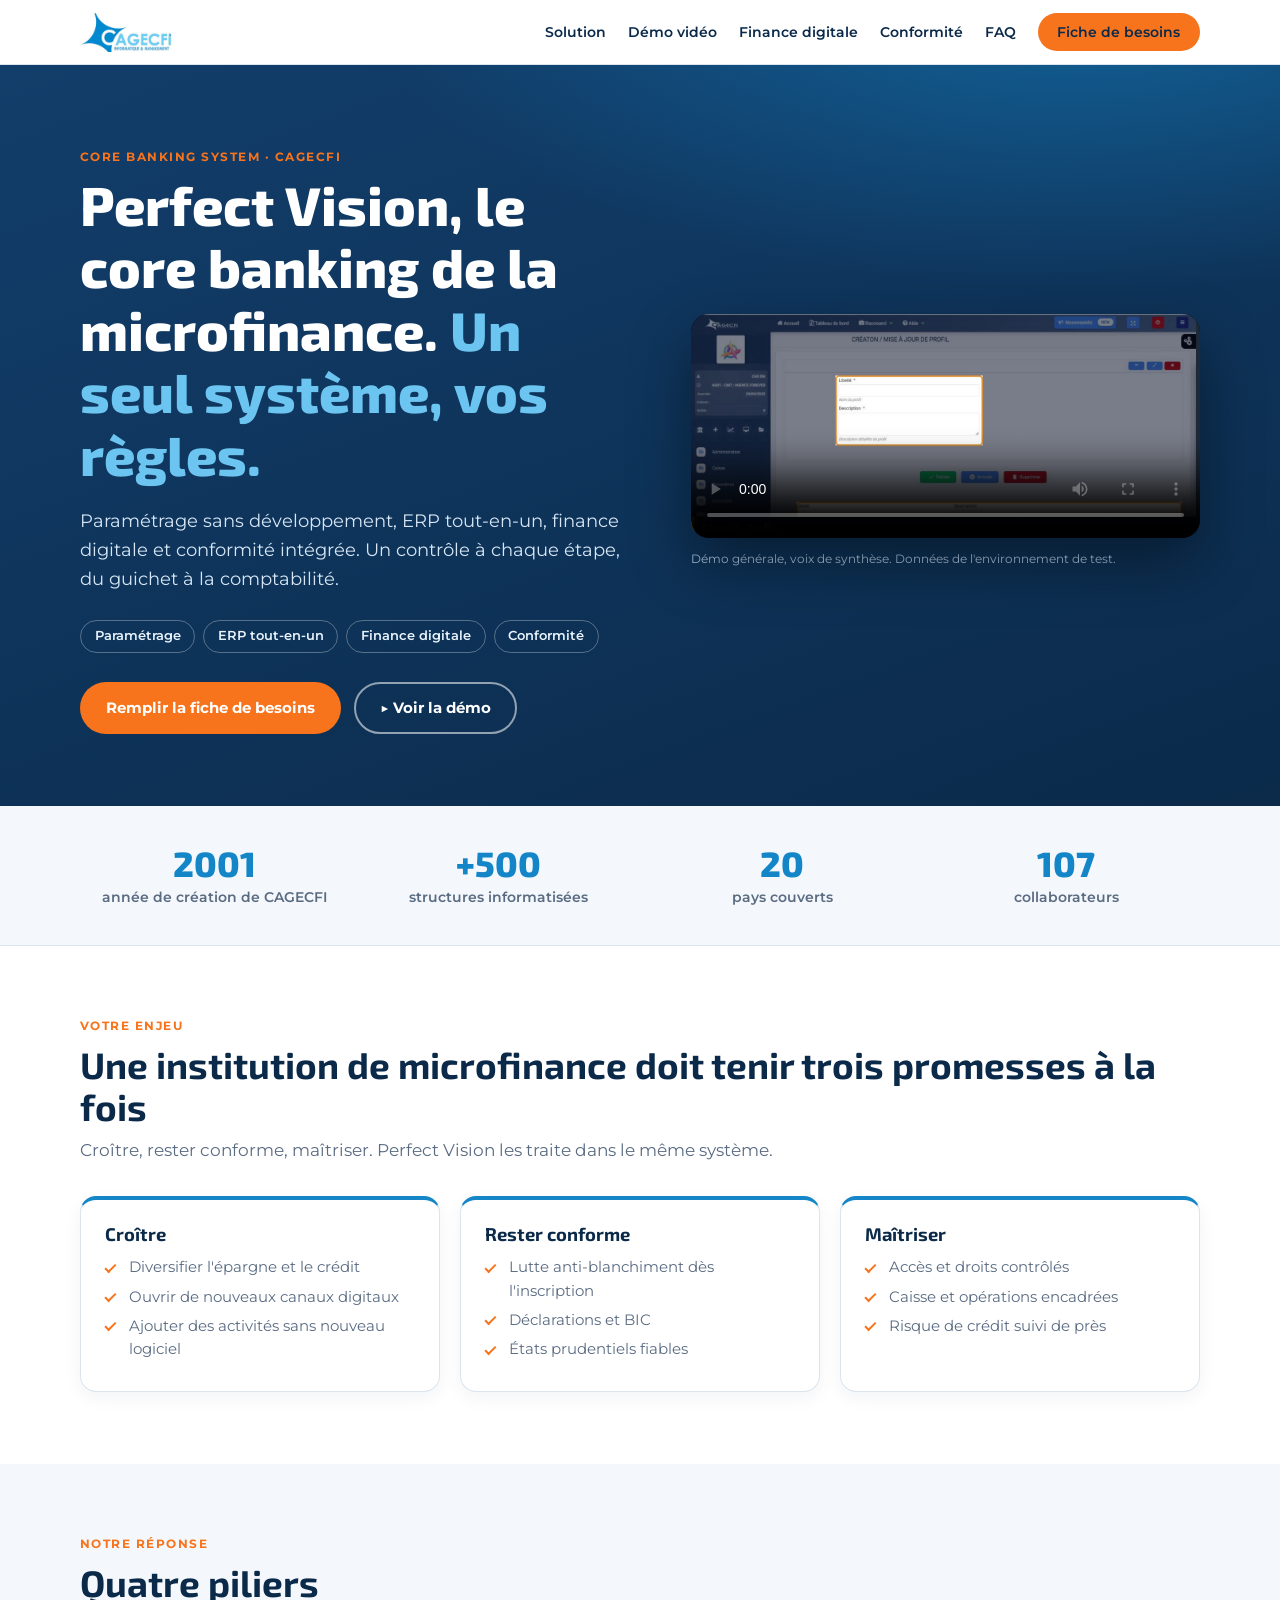
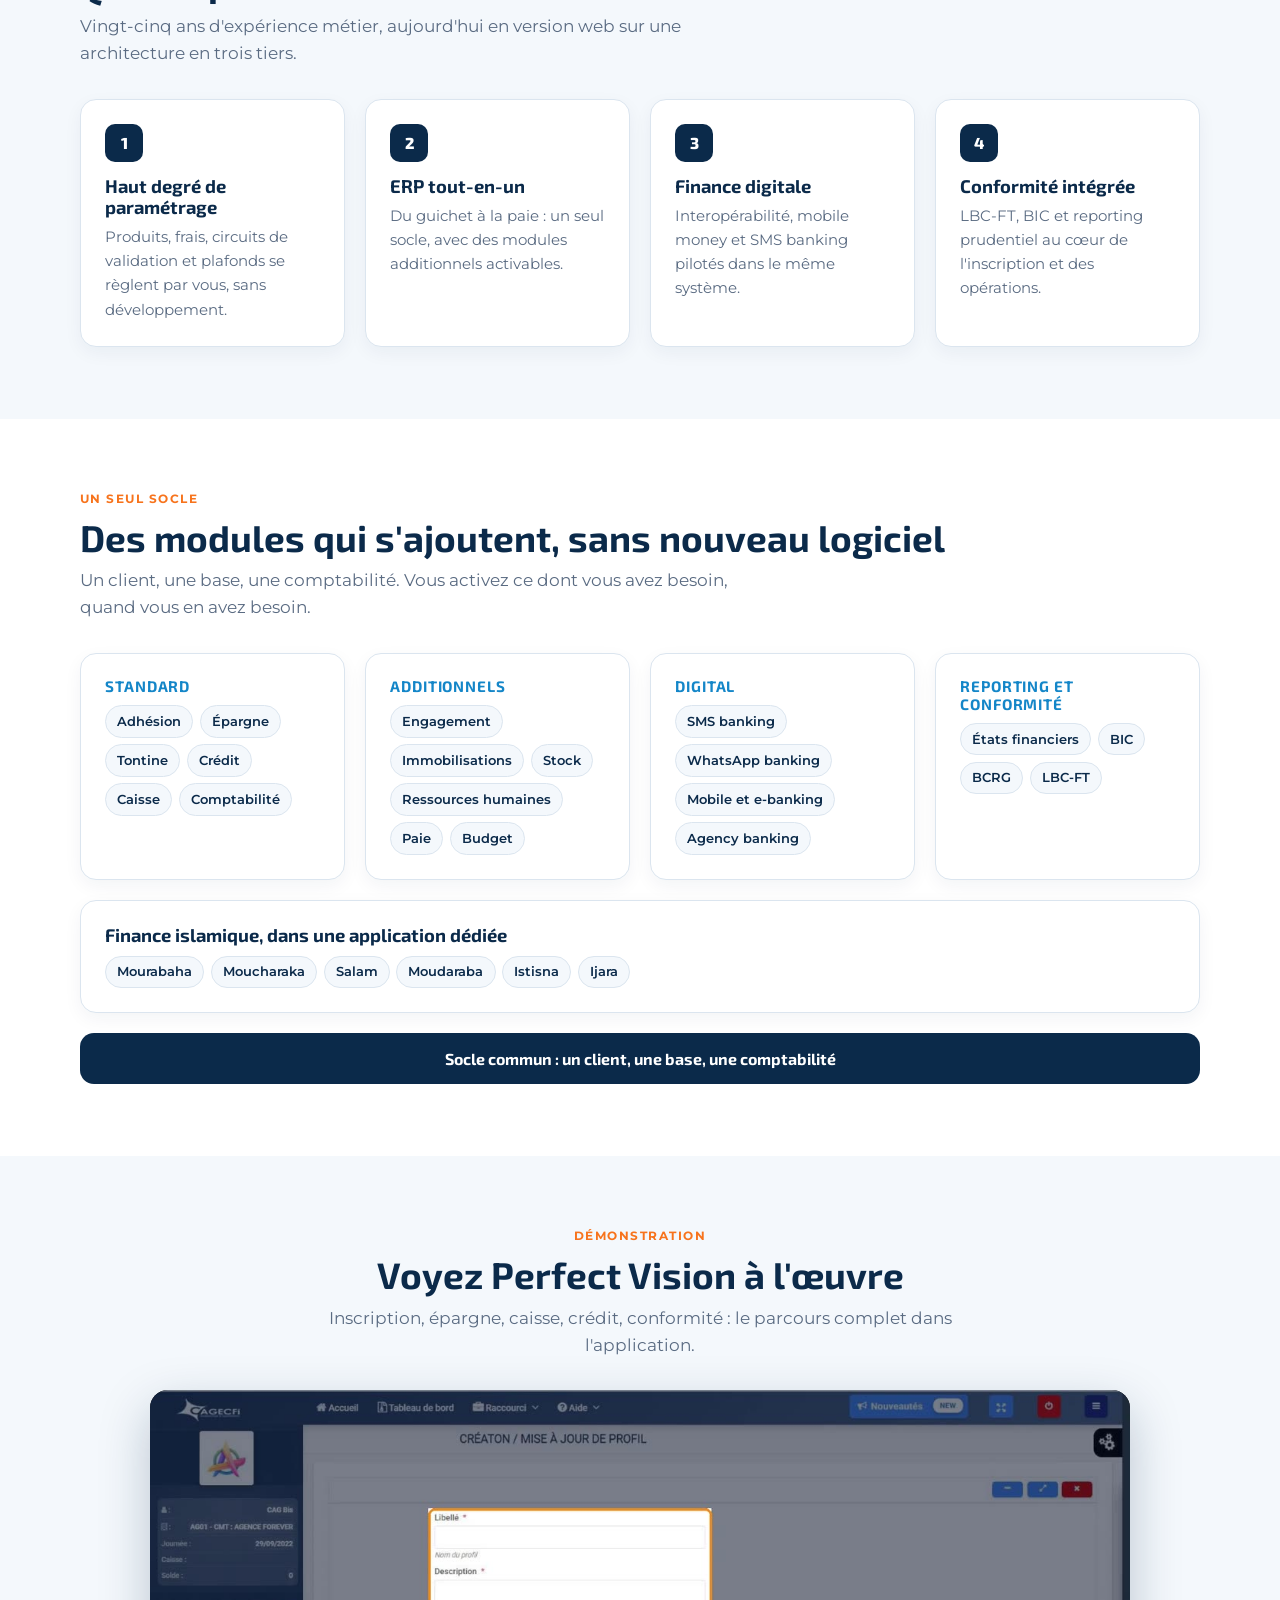
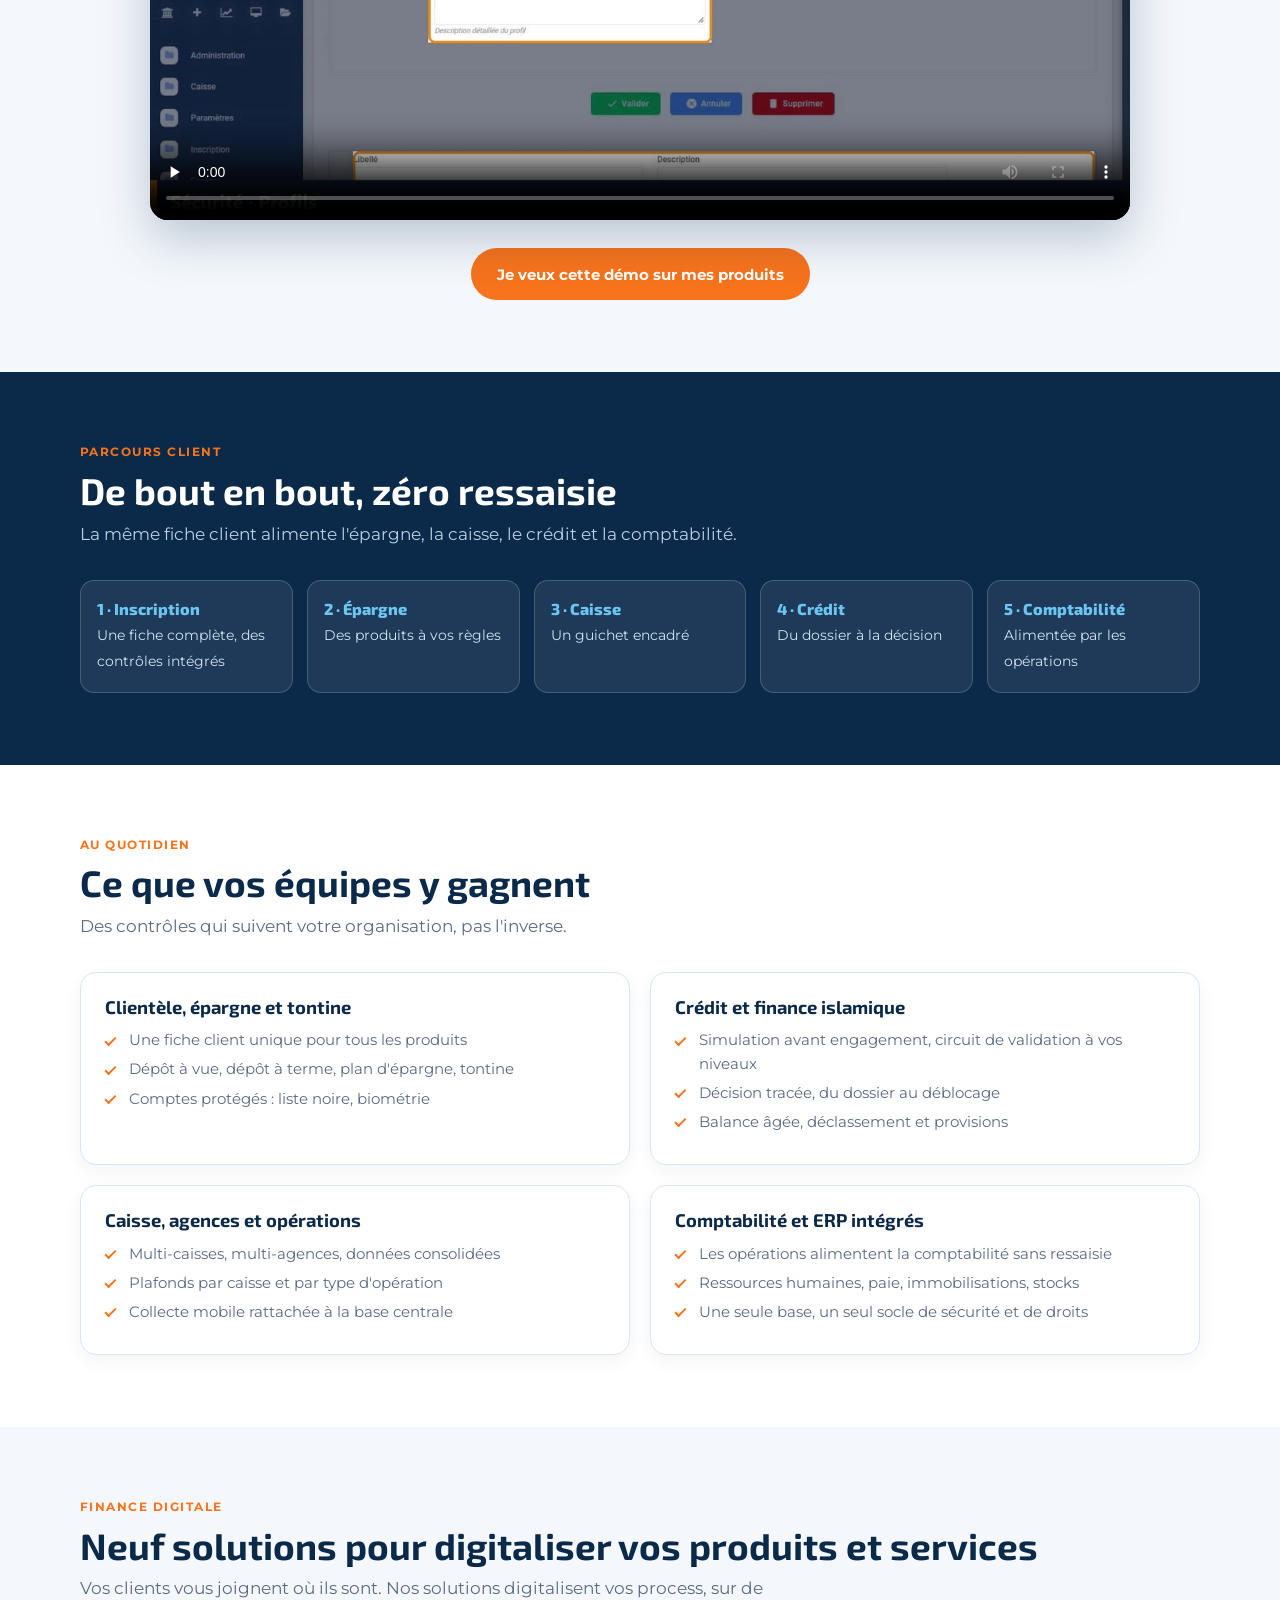
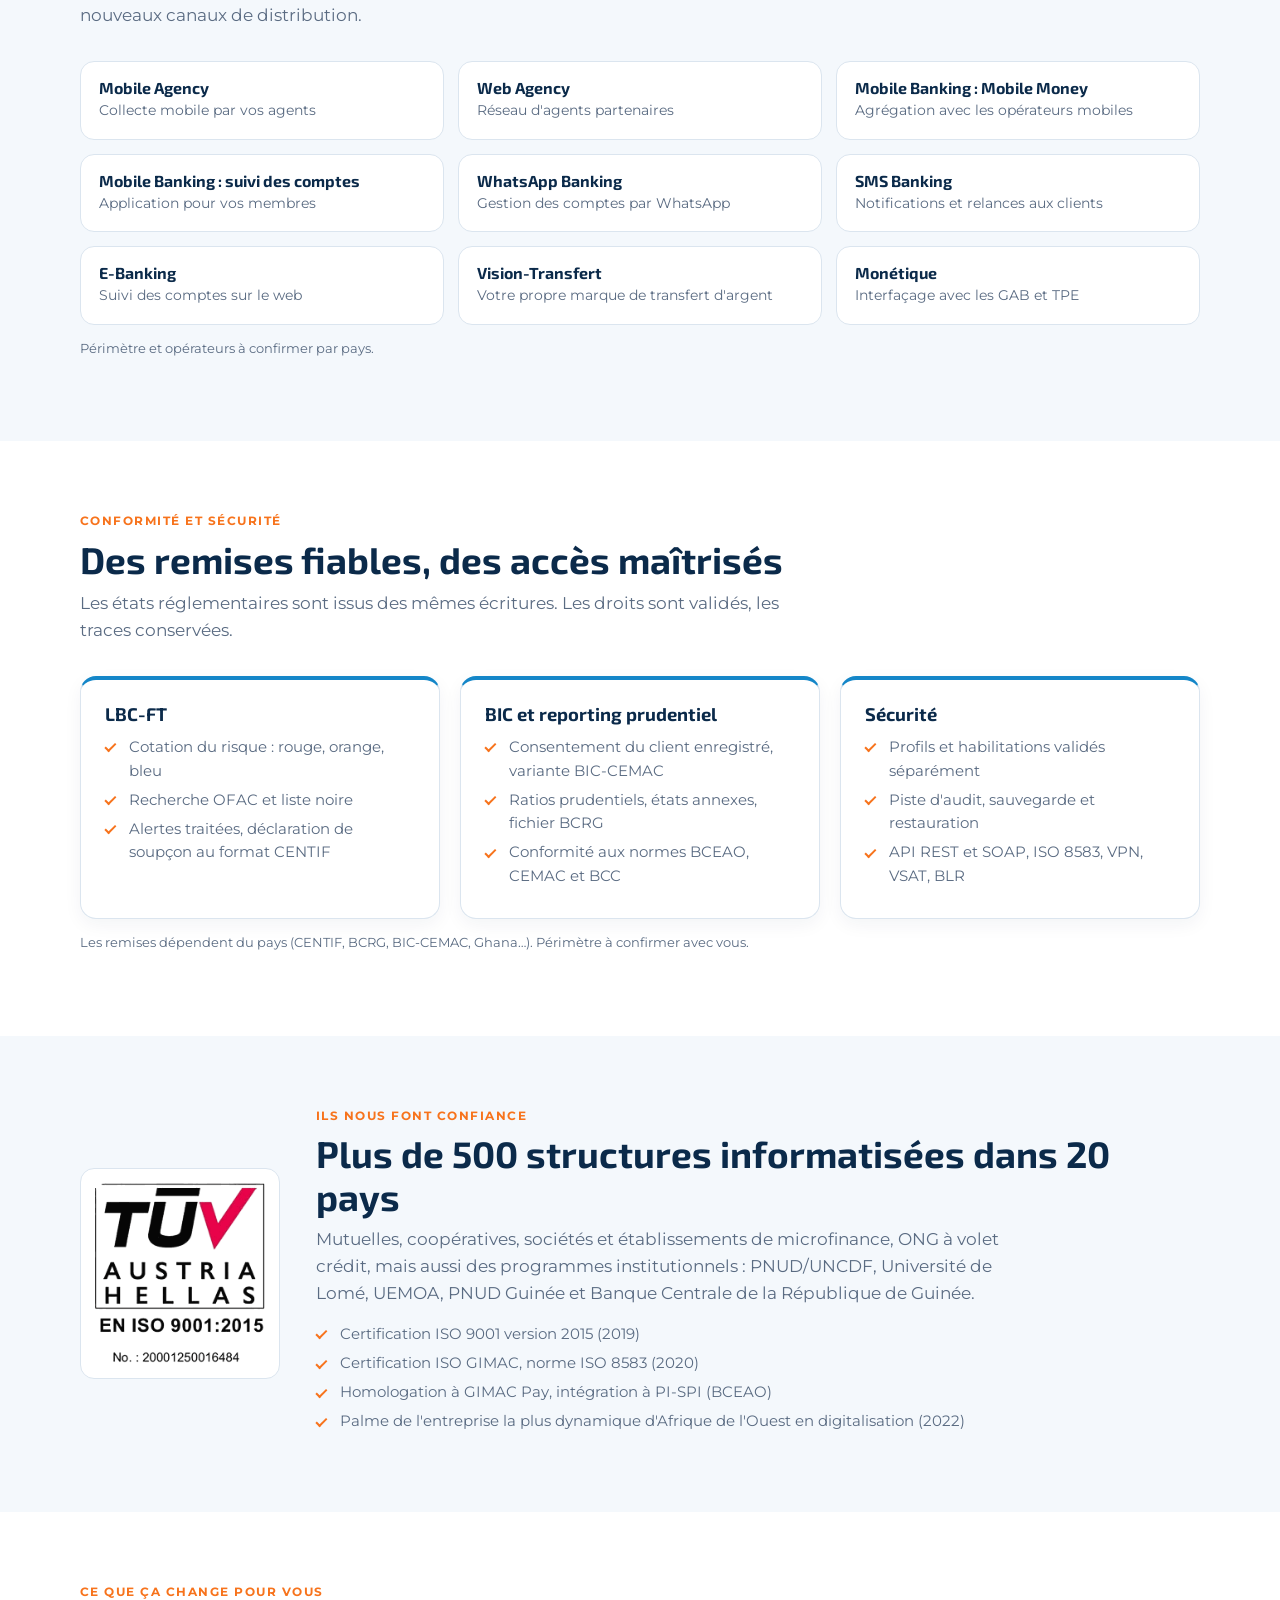
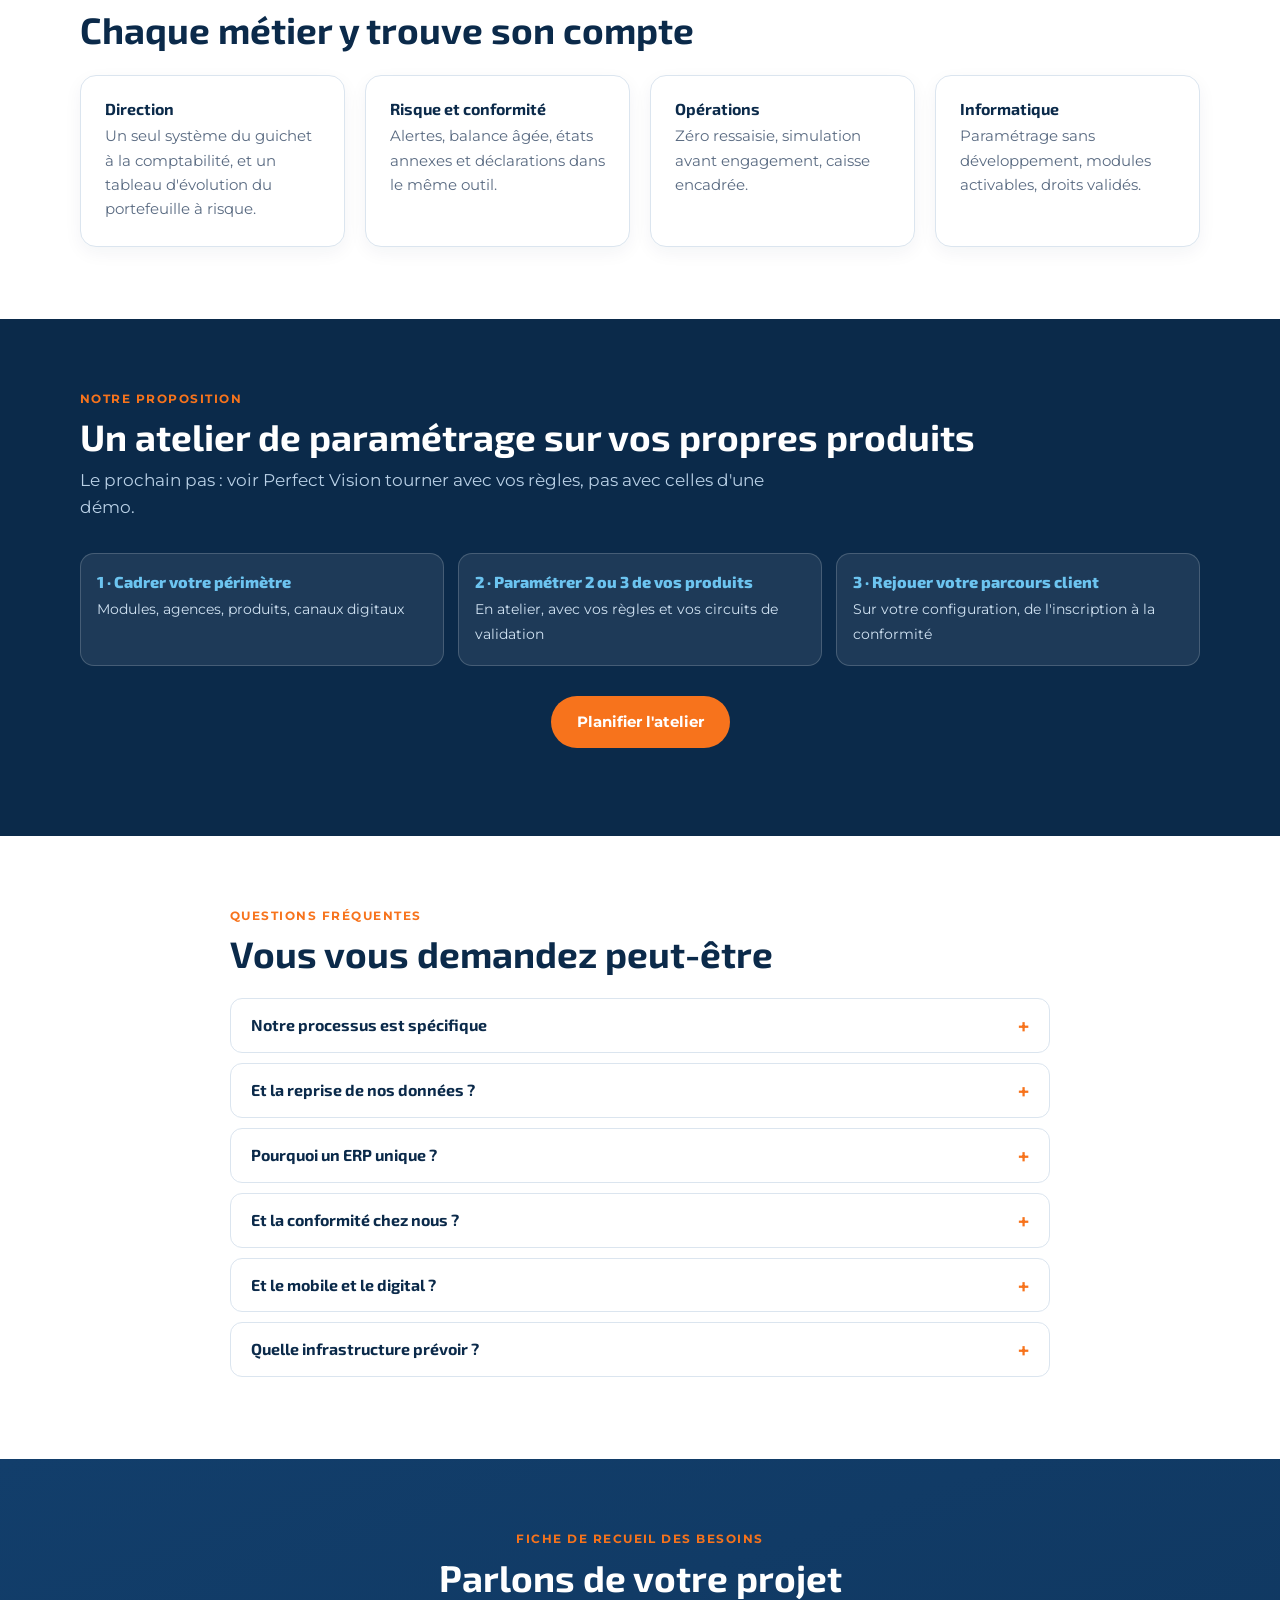
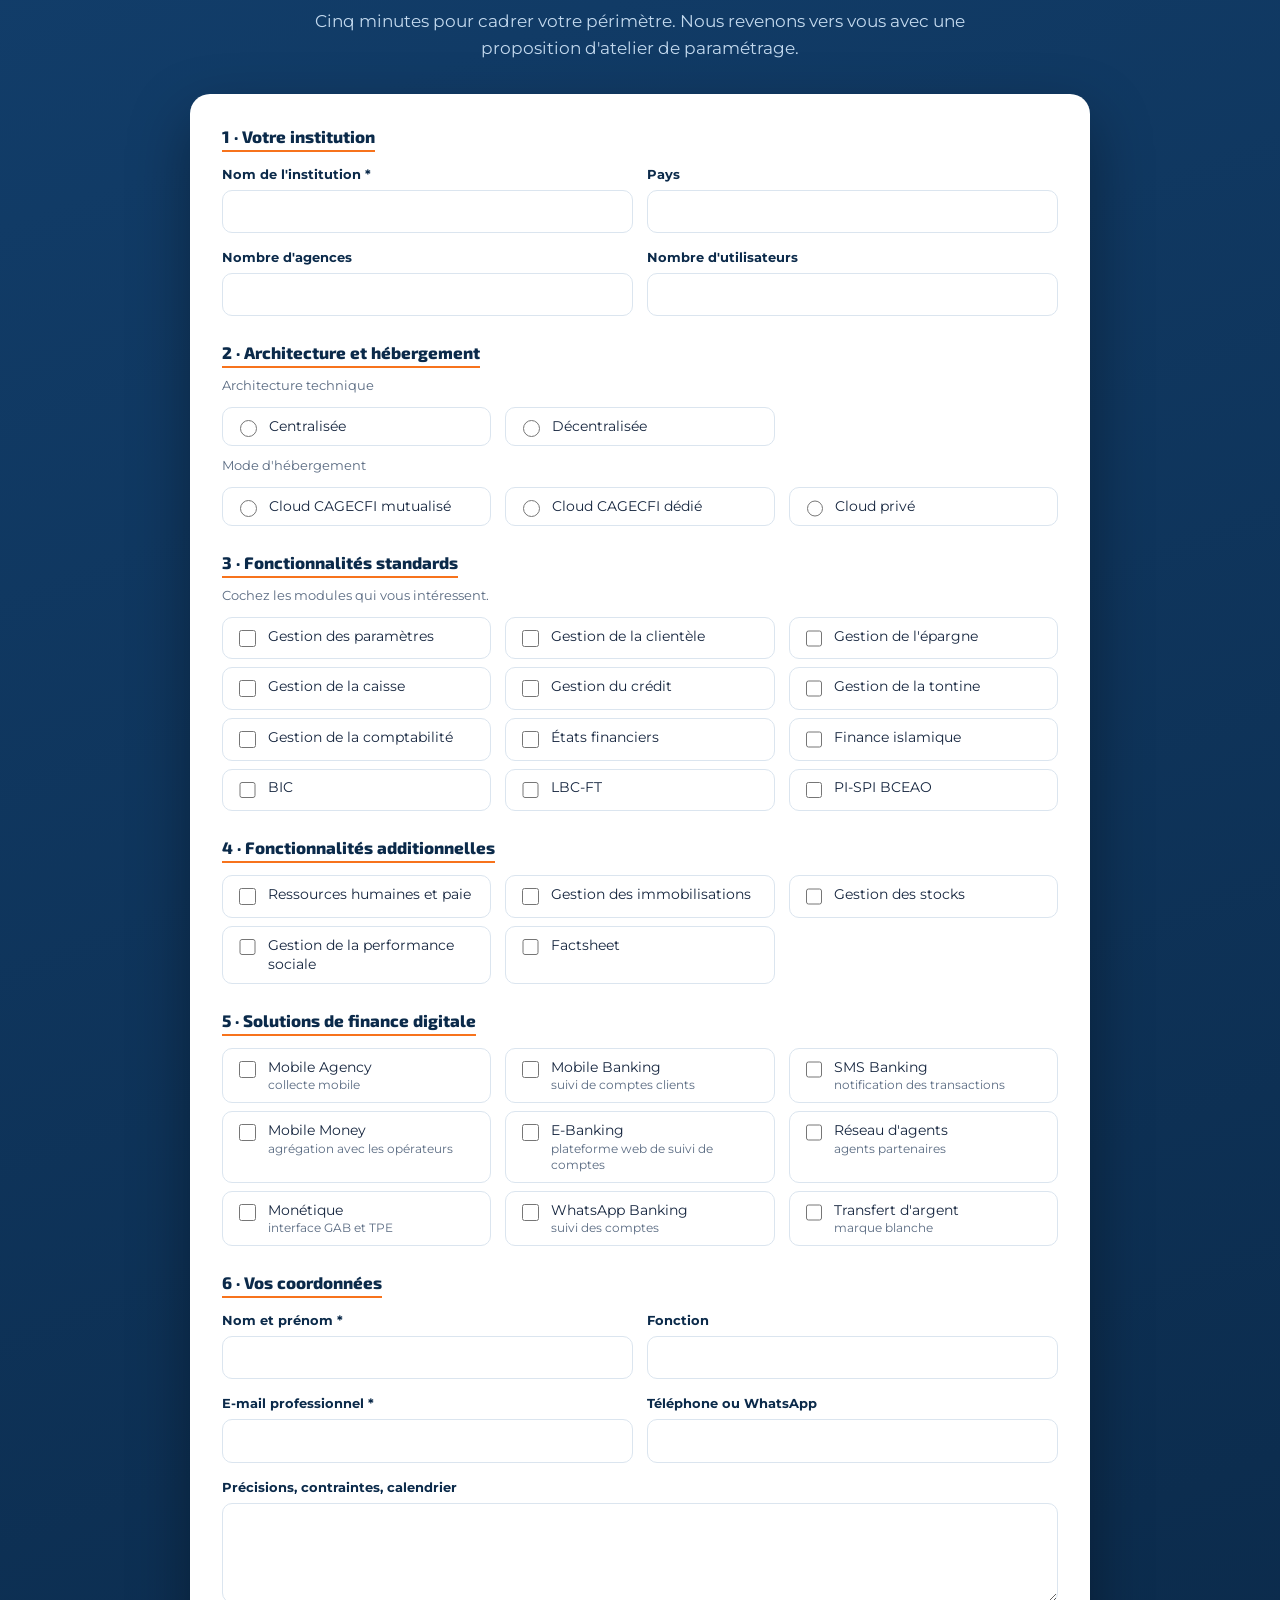
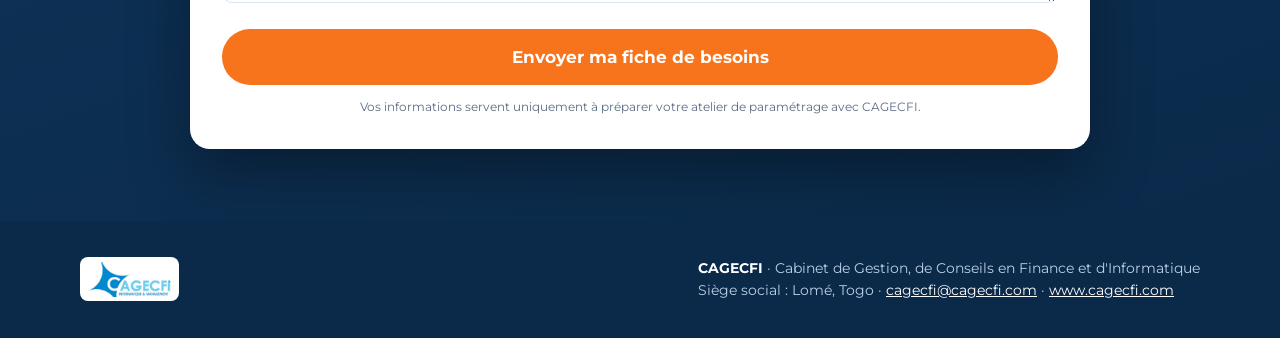
==== perfect-vision/index.html @ cc7de820 "Ajoute la landing page Perfect Vision (démo vidéo et formulaire de recueil des besoins) Co-Authored-" ====
<!doctype html>
<html lang="fr">
<head>
<meta charset="utf-8">
<meta name="viewport" content="width=device-width, initial-scale=1">
<title>Perfect Vision | Core Banking pour la microfinance, par CAGECFI</title>
<meta name="description" content="Perfect Vision, le core banking de CAGECFI pour la microfinance : un seul système, vos règles, un contrôle à chaque étape. Voyez la démo et demandez un atelier de paramétrage.">
<meta name="theme-color" content="#0b2a4a">
<meta property="og:title" content="Perfect Vision | Core Banking pour la microfinance">
<meta property="og:description" content="Un seul système, vos règles, un contrôle à chaque étape. Démo vidéo et atelier de paramétrage.">
<meta property="og:type" content="website">
<link rel="icon" href="../favicon.ico" sizes="48x48">
<link rel="preconnect" href="https://fonts.googleapis.com">
<link rel="preconnect" href="https://fonts.gstatic.com" crossorigin>
<link href="https://fonts.googleapis.com/css2?family=Exo+2:wght@600;700;800&family=Montserrat:wght@400;500;600;700&display=swap" rel="stylesheet">
<style>
:root{--navy:#0b2a4a;--navy-2:#123e6b;--blue:#1486c8;--sky:#6cc4f0;--orange:#f7731c;--ink:#16263f;--muted:#5a6b82;--line:#dbe5ef;--bg:#f4f8fc;--white:#fff;--f-head:"Exo 2",system-ui,sans-serif;--f-body:"Montserrat",system-ui,sans-serif}
*,*::before,*::after{box-sizing:border-box}
html{scroll-behavior:smooth}
body{margin:0;font-family:var(--f-body);color:var(--ink);background:var(--white);line-height:1.6;-webkit-font-smoothing:antialiased}
img{max-width:100%;height:auto;display:block}
a{color:var(--blue)}
.wrap{width:min(1120px,100% - 32px);margin-inline:auto}
section{padding:72px 0}
h1,h2,h3{font-family:var(--f-head);line-height:1.15;margin:0}
h2{font-size:clamp(1.6rem,3.4vw,2.3rem);color:var(--navy);margin-bottom:.6rem}
h3{font-size:1.15rem;color:var(--navy);margin-bottom:.4rem}
.eyebrow{font:700 .78rem var(--f-body);letter-spacing:.12em;text-transform:uppercase;color:var(--orange);margin:0 0 .6rem}
.lead{color:var(--muted);max-width:64ch;margin:0 0 2rem;font-size:1.05rem}
.center{text-align:center}.center .lead{margin-inline:auto}
.btn{display:inline-flex;align-items:center;gap:.5rem;padding:.9rem 1.5rem;border-radius:999px;font:700 .95rem var(--f-body);text-decoration:none;border:2px solid transparent;cursor:pointer;transition:transform .15s,background .15s}
.btn:hover{transform:translateY(-2px)}
.btn--primary{background:var(--orange);color:#fff}
.btn--primary:hover{background:#e0620f}
.btn--ghost{border-color:rgba(255,255,255,.55);color:#fff;background:transparent}
.btn--ghost:hover{background:rgba(255,255,255,.12)}
:focus-visible{outline:3px solid var(--sky);outline-offset:3px}

/* header */
.top{position:sticky;top:0;z-index:50;background:rgba(255,255,255,.96);backdrop-filter:blur(8px);border-bottom:1px solid var(--line)}
.top__in{display:flex;align-items:center;justify-content:space-between;gap:16px;height:64px}
.top__logo{height:40px;width:auto}
.top nav{display:flex;gap:22px;align-items:center}
.top nav a{font:600 .85rem var(--f-body);color:var(--navy);text-decoration:none}
.top nav a:hover{color:var(--blue)}
.top .btn{padding:.55rem 1.1rem;font-size:.85rem}
@media(max-width:860px){.top nav a:not(.btn){display:none}}

/* hero */
.hero{background:radial-gradient(1200px 500px at 85% -10%,rgba(20,134,200,.55),transparent 60%),linear-gradient(160deg,var(--navy-2),var(--navy));color:#fff;padding:84px 0 72px}
.hero__grid{display:grid;grid-template-columns:1.05fr .95fr;gap:48px;align-items:center}
.hero h1{font-size:clamp(2.1rem,5vw,3.4rem);font-weight:800}
.hero h1 span{color:var(--sky)}
.hero p.sub{font-size:1.15rem;color:#d6e6f5;margin:1.2rem 0 1.6rem;max-width:52ch}
.hero__tags{display:flex;flex-wrap:wrap;gap:.5rem;margin:0 0 1.8rem;padding:0;list-style:none}
.hero__tags li{padding:.35rem .85rem;border:1px solid rgba(255,255,255,.3);border-radius:999px;font-size:.8rem;font-weight:600;color:#e8f3fc}
.hero__cta{display:flex;flex-wrap:wrap;gap:.8rem}
.vid{position:relative;border-radius:18px;overflow:hidden;box-shadow:0 24px 60px rgba(0,0,0,.4);background:#000;aspect-ratio:1536/674}
.vid video{width:100%;height:100%;display:block;object-fit:cover}
.hero__note{font-size:.75rem;color:#a9c4de;margin:.7rem 0 0}
@media(max-width:900px){.hero__grid{grid-template-columns:1fr}.hero{padding:56px 0}}

/* stats */
.stats{background:var(--bg);padding:36px 0;border-bottom:1px solid var(--line)}
.stats ul{list-style:none;margin:0;padding:0;display:grid;grid-template-columns:repeat(4,1fr);gap:16px;text-align:center}
.stats b{display:block;font:800 2.2rem var(--f-head);color:var(--blue)}
.stats span{font-size:.85rem;color:var(--muted);font-weight:600}
@media(max-width:700px){.stats ul{grid-template-columns:repeat(2,1fr)}}

/* cards */
.grid{display:grid;gap:20px}
.g3{grid-template-columns:repeat(3,1fr)}.g4{grid-template-columns:repeat(4,1fr)}.g2{grid-template-columns:repeat(2,1fr)}
@media(max-width:900px){.g3,.g4{grid-template-columns:repeat(2,1fr)}}
@media(max-width:600px){.g3,.g4,.g2{grid-template-columns:1fr}}
.card{background:#fff;border:1px solid var(--line);border-radius:16px;padding:24px;box-shadow:0 6px 18px rgba(11,42,74,.05)}
.card p{margin:0;color:var(--muted);font-size:.95rem}
.card .n{display:inline-grid;place-items:center;width:38px;height:38px;border-radius:10px;background:var(--navy);color:#fff;font:800 1rem var(--f-head);margin-bottom:.9rem}
.card--accent{border-top:4px solid var(--blue)}
.alt{background:var(--bg)}
.dark{background:var(--navy);color:#fff}
.dark h2,.dark h3{color:#fff}.dark .lead{color:#b9d0e6}

/* promesses */
.promesses .card ul,.checks{margin:.7rem 0 0;padding:0;list-style:none}
.promesses li,.checks li{position:relative;padding-left:1.5rem;font-size:.92rem;color:var(--muted);margin:.35rem 0}
.promesses li::before,.checks li::before{content:"";position:absolute;left:0;top:.5em;width:.7rem;height:.4rem;border-left:2px solid var(--orange);border-bottom:2px solid var(--orange);transform:rotate(-45deg)}

/* modules */
.mods{display:grid;grid-template-columns:repeat(4,1fr);gap:20px}
@media(max-width:900px){.mods{grid-template-columns:repeat(2,1fr)}}@media(max-width:560px){.mods{grid-template-columns:1fr}}
.mods h3{font-size:.95rem;text-transform:uppercase;letter-spacing:.06em;color:var(--blue)}
.chips{display:flex;flex-wrap:wrap;gap:.4rem;padding:0;margin:.6rem 0 0;list-style:none}
.chips li{padding:.3rem .7rem;background:var(--bg);border:1px solid var(--line);border-radius:999px;font-size:.82rem;font-weight:600;color:var(--navy)}
.socle{margin-top:20px;padding:16px 22px;border-radius:14px;background:var(--navy);color:#fff;text-align:center;font:700 1rem var(--f-head)}

/* parcours */
.steps{display:grid;grid-template-columns:repeat(5,1fr);gap:14px;counter-reset:s;margin:0;padding:0;list-style:none}
.steps li{position:relative;background:rgba(255,255,255,.08);border:1px solid rgba(255,255,255,.18);border-radius:14px;padding:18px 16px}
.steps b{display:block;font:800 1rem var(--f-head);color:var(--sky);margin-bottom:.3rem}
.steps span{font-size:.88rem;color:#d0e2f2}
@media(max-width:900px){.steps{grid-template-columns:1fr 1fr}}@media(max-width:520px){.steps{grid-template-columns:1fr}}
.steps--3{grid-template-columns:repeat(3,1fr)}
@media(max-width:700px){.steps--3{grid-template-columns:1fr}}
.dark .tagline{margin-top:22px;text-align:center;font-weight:600;color:#fff}

/* video section */
.demo__box{max-width:980px;margin-inline:auto}
.demo__box .vid{box-shadow:0 18px 50px rgba(11,42,74,.25)}
.demo__cta{text-align:center;margin-top:28px}

/* digital */
.dig{display:grid;grid-template-columns:repeat(3,1fr);gap:14px}
@media(max-width:800px){.dig{grid-template-columns:repeat(2,1fr)}}@media(max-width:520px){.dig{grid-template-columns:1fr}}
.dig div{background:#fff;border:1px solid var(--line);border-radius:14px;padding:16px 18px}
.dig b{display:block;color:var(--navy);font:700 1rem var(--f-head)}
.dig span{font-size:.86rem;color:var(--muted)}

/* trust */
.trust{display:grid;grid-template-columns:200px 1fr;gap:36px;align-items:center}
.trust img{background:#fff;border-radius:14px;padding:14px;border:1px solid var(--line)}
@media(max-width:700px){.trust{grid-template-columns:1fr}.trust img{max-width:160px}}

/* role */
.role h3{font-size:1rem}

/* faq */
details{background:#fff;border:1px solid var(--line);border-radius:12px;padding:16px 20px;margin-bottom:10px}
summary{cursor:pointer;font:700 1rem var(--f-head);color:var(--navy);list-style:none;display:flex;justify-content:space-between;gap:12px}
summary::after{content:"+";font-size:1.3rem;color:var(--orange);line-height:1}
details[open] summary::after{content:"\2212"}
details p{margin:.7rem 0 0;color:var(--muted);font-size:.95rem}

/* form */
.formsec{background:linear-gradient(160deg,var(--navy-2),var(--navy));color:#fff}
.formsec h2{color:#fff}.formsec .lead{color:#c3d9ee}
.form{background:#fff;color:var(--ink);border-radius:20px;padding:32px;box-shadow:0 24px 60px rgba(0,0,0,.35)}
.form fieldset{border:0;margin:0 0 26px;padding:0}
.form legend{font:800 1.05rem var(--f-head);color:var(--navy);padding:0;margin-bottom:12px;border-bottom:2px solid var(--orange);padding-bottom:4px;display:inline-block}
.row{display:grid;grid-template-columns:repeat(2,1fr);gap:14px}
@media(max-width:640px){.row{grid-template-columns:1fr}.form{padding:22px 18px}}
label.f{display:block;font-size:.82rem;font-weight:700;color:var(--navy)}
label.f input,label.f select,label.f textarea{display:block;width:100%;margin-top:5px;padding:.7rem .85rem;border:1.5px solid var(--line);border-radius:10px;font:500 .95rem var(--f-body);color:var(--ink);background:#fff}
label.f input:focus,label.f select:focus,label.f textarea:focus{border-color:var(--blue);outline:none;box-shadow:0 0 0 3px rgba(20,134,200,.2)}
.opts{display:grid;grid-template-columns:repeat(auto-fill,minmax(230px,1fr));gap:8px 14px}
.opt{display:flex;align-items:flex-start;gap:.55rem;font-size:.9rem;padding:.55rem .75rem;border:1.5px solid var(--line);border-radius:10px;cursor:pointer;line-height:1.35}
.opt:hover{border-color:var(--blue)}
.opt input{margin-top:.2rem;accent-color:var(--orange);width:1.05rem;height:1.05rem;flex:none}
.opt small{display:block;color:var(--muted);font-size:.75rem}
.help{font-size:.8rem;color:var(--muted);margin:-4px 0 10px}
.hp{position:absolute;left:-9999px}
.form .btn{width:100%;justify-content:center;font-size:1.05rem;padding:1rem}
.msg{margin-top:14px;padding:12px 16px;border-radius:10px;font-size:.92rem;display:none}
.msg.ok{display:block;background:#e6f6ec;color:#146c2e}.msg.err{display:block;background:#fdecec;color:#9b1c1c}
.legal{font-size:.76rem;color:var(--muted);margin:12px 0 0;text-align:center}

/* footer */
footer{background:var(--navy);color:#b9d0e6;padding:36px 0;font-size:.88rem}
footer .wrap{display:flex;flex-wrap:wrap;justify-content:space-between;gap:16px;align-items:center}
footer a{color:#fff}
footer img{height:44px;width:auto;background:#fff;border-radius:8px;padding:4px 8px}
.sticky{position:fixed;left:0;right:0;bottom:0;z-index:60;padding:10px 16px;background:rgba(255,255,255,.97);border-top:1px solid var(--line);display:none}
.sticky .btn{width:100%;justify-content:center}
@media(max-width:700px){.sticky{display:block}body{padding-bottom:70px}}
@media(prefers-reduced-motion:reduce){html{scroll-behavior:auto}.btn{transition:none}}
</style>
</head>
<body>

<header class="top">
  <div class="wrap top__in">
    <a href="#top" aria-label="CAGECFI, accueil"><img class="top__logo" src="assets/logo-cagecfi.png" alt="CAGECFI Informatique et Management"></a>
    <nav aria-label="Navigation principale">
      <a href="#solution">Solution</a>
      <a href="#demo">Démo vidéo</a>
      <a href="#digital">Finance digitale</a>
      <a href="#conformite">Conformité</a>
      <a href="#faq">FAQ</a>
      <a class="btn btn--primary" href="#besoins">Fiche de besoins</a>
    </nav>
  </div>
</header>

<main id="top">

<!-- HERO -->
<section class="hero">
  <div class="wrap hero__grid">
    <div>
      <p class="eyebrow">Core Banking System · CAGECFI</p>
      <h1>Perfect Vision, le core banking de la microfinance. <span>Un seul système, vos règles.</span></h1>
      <p class="sub">Paramétrage sans développement, ERP tout-en-un, finance digitale et conformité intégrée. Un contrôle à chaque étape, du guichet à la comptabilité.</p>
      <ul class="hero__tags">
        <li>Paramétrage</li><li>ERP tout-en-un</li><li>Finance digitale</li><li>Conformité</li>
      </ul>
      <div class="hero__cta">
        <a class="btn btn--primary" href="#besoins">Remplir la fiche de besoins</a>
        <a class="btn btn--ghost" href="#demo">&#9654; Voir la démo</a>
      </div>
    </div>
    <div>
      <div class="vid">
        <video controls preload="metadata" poster="assets/demo-poster.jpg" playsinline aria-label="Démonstration générale de Perfect Vision">
          <source src="assets/demo-perfect-vision.mp4" type="video/mp4">
          Votre navigateur ne lit pas la vidéo. <a href="assets/demo-perfect-vision.mp4">Télécharger la démo</a>.
        </video>
      </div>
      <p class="hero__note">Démo générale, voix de synthèse. Données de l'environnement de test.</p>
    </div>
  </div>
</section>

<!-- CHIFFRES -->
<div class="stats">
  <div class="wrap">
    <ul>
      <li><b>2001</b><span>année de création de CAGECFI</span></li>
      <li><b>+500</b><span>structures informatisées</span></li>
      <li><b>20</b><span>pays couverts</span></li>
      <li><b>107</b><span>collaborateurs</span></li>
    </ul>
  </div>
</div>

<!-- 3 PROMESSES -->
<section class="promesses">
  <div class="wrap">
    <p class="eyebrow">Votre enjeu</p>
    <h2>Une institution de microfinance doit tenir trois promesses à la fois</h2>
    <p class="lead">Croître, rester conforme, maîtriser. Perfect Vision les traite dans le même système.</p>
    <div class="grid g3">
      <div class="card card--accent"><h3>Croître</h3>
        <ul><li>Diversifier l'épargne et le crédit</li><li>Ouvrir de nouveaux canaux digitaux</li><li>Ajouter des activités sans nouveau logiciel</li></ul></div>
      <div class="card card--accent"><h3>Rester conforme</h3>
        <ul><li>Lutte anti-blanchiment dès l'inscription</li><li>Déclarations et BIC</li><li>États prudentiels fiables</li></ul></div>
      <div class="card card--accent"><h3>Maîtriser</h3>
        <ul><li>Accès et droits contrôlés</li><li>Caisse et opérations encadrées</li><li>Risque de crédit suivi de près</li></ul></div>
    </div>
  </div>
</section>

<!-- 4 PILIERS -->
<section class="alt" id="solution">
  <div class="wrap">
    <p class="eyebrow">Notre réponse</p>
    <h2>Quatre piliers</h2>
    <p class="lead">Vingt-cinq ans d'expérience métier, aujourd'hui en version web sur une architecture en trois tiers.</p>
    <div class="grid g4">
      <div class="card"><span class="n">1</span><h3>Haut degré de paramétrage</h3><p>Produits, frais, circuits de validation et plafonds se règlent par vous, sans développement.</p></div>
      <div class="card"><span class="n">2</span><h3>ERP tout-en-un</h3><p>Du guichet à la paie : un seul socle, avec des modules additionnels activables.</p></div>
      <div class="card"><span class="n">3</span><h3>Finance digitale</h3><p>Interopérabilité, mobile money et SMS banking pilotés dans le même système.</p></div>
      <div class="card"><span class="n">4</span><h3>Conformité intégrée</h3><p>LBC-FT, BIC et reporting prudentiel au cœur de l'inscription et des opérations.</p></div>
    </div>
  </div>
</section>

<!-- MODULES -->
<section>
  <div class="wrap">
    <p class="eyebrow">Un seul socle</p>
    <h2>Des modules qui s'ajoutent, sans nouveau logiciel</h2>
    <p class="lead">Un client, une base, une comptabilité. Vous activez ce dont vous avez besoin, quand vous en avez besoin.</p>
    <div class="mods">
      <div class="card"><h3>Standard</h3><ul class="chips"><li>Adhésion</li><li>Épargne</li><li>Tontine</li><li>Crédit</li><li>Caisse</li><li>Comptabilité</li></ul></div>
      <div class="card"><h3>Additionnels</h3><ul class="chips"><li>Engagement</li><li>Immobilisations</li><li>Stock</li><li>Ressources humaines</li><li>Paie</li><li>Budget</li></ul></div>
      <div class="card"><h3>Digital</h3><ul class="chips"><li>SMS banking</li><li>WhatsApp banking</li><li>Mobile et e-banking</li><li>Agency banking</li></ul></div>
      <div class="card"><h3>Reporting et conformité</h3><ul class="chips"><li>États financiers</li><li>BIC</li><li>BCRG</li><li>LBC-FT</li></ul></div>
    </div>
    <div class="card" style="margin-top:20px"><h3>Finance islamique, dans une application dédiée</h3>
      <ul class="chips"><li>Mourabaha</li><li>Moucharaka</li><li>Salam</li><li>Moudaraba</li><li>Istisna</li><li>Ijara</li></ul></div>
    <div class="socle">Socle commun : un client, une base, une comptabilité</div>
  </div>
</section>

<!-- DEMO VIDEO -->
<section class="alt" id="demo">
  <div class="wrap demo__box center">
    <p class="eyebrow">Démonstration</p>
    <h2>Voyez Perfect Vision à l'œuvre</h2>
    <p class="lead">Inscription, épargne, caisse, crédit, conformité : le parcours complet dans l'application.</p>
    <div class="vid">
      <video controls preload="none" poster="assets/demo-poster.jpg" playsinline aria-label="Démonstration générale complète de Perfect Vision">
        <source src="assets/demo-perfect-vision.mp4" type="video/mp4">
      </video>
    </div>
    <div class="demo__cta">
      <a class="btn btn--primary" href="#besoins">Je veux cette démo sur mes produits</a>
    </div>
  </div>
</section>

<!-- PARCOURS CLIENT -->
<section class="dark">
  <div class="wrap">
    <p class="eyebrow">Parcours client</p>
    <h2>De bout en bout, zéro ressaisie</h2>
    <p class="lead">La même fiche client alimente l'épargne, la caisse, le crédit et la comptabilité.</p>
    <ol class="steps">
      <li><b>1 · Inscription</b><span>Une fiche complète, des contrôles intégrés</span></li>
      <li><b>2 · Épargne</b><span>Des produits à vos règles</span></li>
      <li><b>3 · Caisse</b><span>Un guichet encadré</span></li>
      <li><b>4 · Crédit</b><span>Du dossier à la décision</span></li>
      <li><b>5 · Comptabilité</b><span>Alimentée par les opérations</span></li>
    </ol>
  </div>
</section>

<!-- FONCTIONNALITES -->
<section>
  <div class="wrap">
    <p class="eyebrow">Au quotidien</p>
    <h2>Ce que vos équipes y gagnent</h2>
    <p class="lead">Des contrôles qui suivent votre organisation, pas l'inverse.</p>
    <div class="grid g2">
      <div class="card"><h3>Clientèle, épargne et tontine</h3>
        <ul class="checks"><li>Une fiche client unique pour tous les produits</li><li>Dépôt à vue, dépôt à terme, plan d'épargne, tontine</li><li>Comptes protégés : liste noire, biométrie</li></ul></div>
      <div class="card"><h3>Crédit et finance islamique</h3>
        <ul class="checks"><li>Simulation avant engagement, circuit de validation à vos niveaux</li><li>Décision tracée, du dossier au déblocage</li><li>Balance âgée, déclassement et provisions</li></ul></div>
      <div class="card"><h3>Caisse, agences et opérations</h3>
        <ul class="checks"><li>Multi-caisses, multi-agences, données consolidées</li><li>Plafonds par caisse et par type d'opération</li><li>Collecte mobile rattachée à la base centrale</li></ul></div>
      <div class="card"><h3>Comptabilité et ERP intégrés</h3>
        <ul class="checks"><li>Les opérations alimentent la comptabilité sans ressaisie</li><li>Ressources humaines, paie, immobilisations, stocks</li><li>Une seule base, un seul socle de sécurité et de droits</li></ul></div>
    </div>
  </div>
</section>

<!-- DIGITAL -->
<section class="alt" id="digital">
  <div class="wrap">
    <p class="eyebrow">Finance digitale</p>
    <h2>Neuf solutions pour digitaliser vos produits et services</h2>
    <p class="lead">Vos clients vous joignent où ils sont. Nos solutions digitalisent vos process, sur de nouveaux canaux de distribution.</p>
    <div class="dig">
      <div><b>Mobile Agency</b><span>Collecte mobile par vos agents</span></div>
      <div><b>Web Agency</b><span>Réseau d'agents partenaires</span></div>
      <div><b>Mobile Banking : Mobile Money</b><span>Agrégation avec les opérateurs mobiles</span></div>
      <div><b>Mobile Banking : suivi des comptes</b><span>Application pour vos membres</span></div>
      <div><b>WhatsApp Banking</b><span>Gestion des comptes par WhatsApp</span></div>
      <div><b>SMS Banking</b><span>Notifications et relances aux clients</span></div>
      <div><b>E-Banking</b><span>Suivi des comptes sur le web</span></div>
      <div><b>Vision-Transfert</b><span>Votre propre marque de transfert d'argent</span></div>
      <div><b>Monétique</b><span>Interfaçage avec les GAB et TPE</span></div>
    </div>
    <p class="help" style="margin-top:14px">Périmètre et opérateurs à confirmer par pays.</p>
  </div>
</section>

<!-- CONFORMITE & SECURITE -->
<section id="conformite">
  <div class="wrap">
    <p class="eyebrow">Conformité et sécurité</p>
    <h2>Des remises fiables, des accès maîtrisés</h2>
    <p class="lead">Les états réglementaires sont issus des mêmes écritures. Les droits sont validés, les traces conservées.</p>
    <div class="grid g3">
      <div class="card card--accent"><h3>LBC-FT</h3>
        <ul class="checks"><li>Cotation du risque : rouge, orange, bleu</li><li>Recherche OFAC et liste noire</li><li>Alertes traitées, déclaration de soupçon au format CENTIF</li></ul></div>
      <div class="card card--accent"><h3>BIC et reporting prudentiel</h3>
        <ul class="checks"><li>Consentement du client enregistré, variante BIC-CEMAC</li><li>Ratios prudentiels, états annexes, fichier BCRG</li><li>Conformité aux normes BCEAO, CEMAC et BCC</li></ul></div>
      <div class="card card--accent"><h3>Sécurité</h3>
        <ul class="checks"><li>Profils et habilitations validés séparément</li><li>Piste d'audit, sauvegarde et restauration</li><li>API REST et SOAP, ISO 8583, VPN, VSAT, BLR</li></ul></div>
    </div>
    <p class="help" style="margin-top:14px">Les remises dépendent du pays (CENTIF, BCRG, BIC-CEMAC, Ghana…). Périmètre à confirmer avec vous.</p>
  </div>
</section>

<!-- CONFIANCE -->
<section class="alt">
  <div class="wrap">
    <div class="trust">
      <img src="assets/iso9001.png" alt="Certification TÜV Austria Hellas EN ISO 9001:2015" width="200" height="214">
      <div>
        <p class="eyebrow">Ils nous font confiance</p>
        <h2>Plus de 500 structures informatisées dans 20 pays</h2>
        <p class="lead" style="margin-bottom:1rem">Mutuelles, coopératives, sociétés et établissements de microfinance, ONG à volet crédit, mais aussi des programmes institutionnels : PNUD/UNCDF, Université de Lomé, UEMOA, PNUD Guinée et Banque Centrale de la République de Guinée.</p>
        <ul class="checks">
          <li>Certification ISO 9001 version 2015 (2019)</li>
          <li>Certification ISO GIMAC, norme ISO 8583 (2020)</li>
          <li>Homologation à GIMAC Pay, intégration à PI-SPI (BCEAO)</li>
          <li>Palme de l'entreprise la plus dynamique d'Afrique de l'Ouest en digitalisation (2022)</li>
        </ul>
      </div>
    </div>
  </div>
</section>

<!-- CE QUE CA CHANGE -->
<section class="role">
  <div class="wrap">
    <p class="eyebrow">Ce que ça change pour vous</p>
    <h2>Chaque métier y trouve son compte</h2>
    <div class="grid g4" style="margin-top:24px">
      <div class="card"><h3>Direction</h3><p>Un seul système du guichet à la comptabilité, et un tableau d'évolution du portefeuille à risque.</p></div>
      <div class="card"><h3>Risque et conformité</h3><p>Alertes, balance âgée, états annexes et déclarations dans le même outil.</p></div>
      <div class="card"><h3>Opérations</h3><p>Zéro ressaisie, simulation avant engagement, caisse encadrée.</p></div>
      <div class="card"><h3>Informatique</h3><p>Paramétrage sans développement, modules activables, droits validés.</p></div>
    </div>
  </div>
</section>

<!-- ATELIER -->
<section class="dark">
  <div class="wrap">
    <p class="eyebrow">Notre proposition</p>
    <h2>Un atelier de paramétrage sur vos propres produits</h2>
    <p class="lead">Le prochain pas : voir Perfect Vision tourner avec vos règles, pas avec celles d'une démo.</p>
    <ol class="steps steps--3">
      <li><b>1 · Cadrer votre périmètre</b><span>Modules, agences, produits, canaux digitaux</span></li>
      <li><b>2 · Paramétrer 2 ou 3 de vos produits</b><span>En atelier, avec vos règles et vos circuits de validation</span></li>
      <li><b>3 · Rejouer votre parcours client</b><span>Sur votre configuration, de l'inscription à la conformité</span></li>
    </ol>
    <p class="tagline"><a class="btn btn--primary" href="#besoins" style="margin-top:8px">Planifier l'atelier</a></p>
  </div>
</section>

<!-- FAQ -->
<section id="faq">
  <div class="wrap" style="max-width:820px">
    <p class="eyebrow">Questions fréquentes</p>
    <h2>Vous vous demandez peut-être</h2>
    <div style="margin-top:24px">
      <details><summary>Notre processus est spécifique</summary><p>Produits, frais, circuits de validation et plafonds se paramètrent. Nous le montrons en atelier.</p></details>
      <details><summary>Et la reprise de nos données ?</summary><p>Des écrans d'import existent (opérations, découverts, dossiers). Méthode et délais à cadrer ensemble.</p></details>
      <details><summary>Pourquoi un ERP unique ?</summary><p>Une base unique : pas de réconciliation entre crédit, caisse, comptabilité, paie et immobilisations.</p></details>
      <details><summary>Et la conformité chez nous ?</summary><p>Les remises varient selon le pays (CENTIF, BCRG, BIC-CEMAC…). Périmètre à confirmer avec votre équipe.</p></details>
      <details><summary>Et le mobile et le digital ?</summary><p>Neuf solutions : agency banking, mobile et e-banking, WhatsApp, SMS, transfert d'argent, monétique. Périmètre et opérateurs à confirmer par pays.</p></details>
      <details><summary>Quelle infrastructure prévoir ?</summary><p>Production en trois serveurs (base de données, application, solutions digitales), test en trois machines virtuelles ou un serveur unique. Hébergement possible en cloud CAGECFI mutualisé, dédié ou privé : indiquez votre préférence dans la fiche de besoins.</p></details>
    </div>
  </div>
</section>

<!-- FORMULAIRE -->
<section class="formsec" id="besoins">
  <div class="wrap" style="max-width:900px">
    <div class="center">
      <p class="eyebrow">Fiche de recueil des besoins</p>
      <h2>Parlons de votre projet</h2>
      <p class="lead">Cinq minutes pour cadrer votre périmètre. Nous revenons vers vous avec une proposition d'atelier de paramétrage.</p>
    </div>

    <form class="form" id="needs-form" action="" method="POST" novalidate>
      <input class="hp" type="text" name="_gotcha" tabindex="-1" autocomplete="off" aria-hidden="true">

      <fieldset>
        <legend>1 · Votre institution</legend>
        <div class="row">
          <label class="f">Nom de l'institution *<input type="text" name="institution" required autocomplete="organization"></label>
          <label class="f">Pays<input type="text" name="pays" autocomplete="country-name"></label>
          <label class="f">Nombre d'agences<input type="number" name="agences" min="0" inputmode="numeric"></label>
          <label class="f">Nombre d'utilisateurs<input type="number" name="utilisateurs" min="0" inputmode="numeric"></label>
        </div>
      </fieldset>

      <fieldset>
        <legend>2 · Architecture et hébergement</legend>
        <p class="help">Architecture technique</p>
        <div class="opts" style="margin-bottom:14px">
          <label class="opt"><input type="radio" name="architecture" value="Centralisée"><span>Centralisée</span></label>
          <label class="opt"><input type="radio" name="architecture" value="Décentralisée"><span>Décentralisée</span></label>
        </div>
        <p class="help">Mode d'hébergement</p>
        <div class="opts">
          <label class="opt"><input type="radio" name="hebergement" value="Cloud CAGECFI mutualisé"><span>Cloud CAGECFI mutualisé</span></label>
          <label class="opt"><input type="radio" name="hebergement" value="Cloud CAGECFI dédié"><span>Cloud CAGECFI dédié</span></label>
          <label class="opt"><input type="radio" name="hebergement" value="Cloud privé"><span>Cloud privé</span></label>
        </div>
      </fieldset>

      <fieldset>
        <legend>3 · Fonctionnalités standards</legend>
        <p class="help">Cochez les modules qui vous intéressent.</p>
        <div class="opts">
          <label class="opt"><input type="checkbox" name="standard" value="Gestion des paramètres"><span>Gestion des paramètres</span></label>
          <label class="opt"><input type="checkbox" name="standard" value="Gestion de la clientèle"><span>Gestion de la clientèle</span></label>
          <label class="opt"><input type="checkbox" name="standard" value="Gestion de l'épargne"><span>Gestion de l'épargne</span></label>
          <label class="opt"><input type="checkbox" name="standard" value="Gestion de la caisse"><span>Gestion de la caisse</span></label>
          <label class="opt"><input type="checkbox" name="standard" value="Gestion du crédit"><span>Gestion du crédit</span></label>
          <label class="opt"><input type="checkbox" name="standard" value="Gestion de la tontine"><span>Gestion de la tontine</span></label>
          <label class="opt"><input type="checkbox" name="standard" value="Gestion de la comptabilité"><span>Gestion de la comptabilité</span></label>
          <label class="opt"><input type="checkbox" name="standard" value="États financiers"><span>États financiers</span></label>
          <label class="opt"><input type="checkbox" name="standard" value="Finance islamique"><span>Finance islamique</span></label>
          <label class="opt"><input type="checkbox" name="standard" value="BIC"><span>BIC</span></label>
          <label class="opt"><input type="checkbox" name="standard" value="LBC-FT"><span>LBC-FT</span></label>
          <label class="opt"><input type="checkbox" name="standard" value="PI-SPI BCEAO"><span>PI-SPI BCEAO</span></label>
        </div>
      </fieldset>

      <fieldset>
        <legend>4 · Fonctionnalités additionnelles</legend>
        <div class="opts">
          <label class="opt"><input type="checkbox" name="additionnel" value="Ressources humaines et paie"><span>Ressources humaines et paie</span></label>
          <label class="opt"><input type="checkbox" name="additionnel" value="Immobilisations"><span>Gestion des immobilisations</span></label>
          <label class="opt"><input type="checkbox" name="additionnel" value="Stocks"><span>Gestion des stocks</span></label>
          <label class="opt"><input type="checkbox" name="additionnel" value="Performance sociale"><span>Gestion de la performance sociale</span></label>
          <label class="opt"><input type="checkbox" name="additionnel" value="Factsheet"><span>Factsheet</span></label>
        </div>
      </fieldset>

      <fieldset>
        <legend>5 · Solutions de finance digitale</legend>
        <div class="opts">
          <label class="opt"><input type="checkbox" name="digital" value="Mobile Agency"><span>Mobile Agency<small>collecte mobile</small></span></label>
          <label class="opt"><input type="checkbox" name="digital" value="Mobile Banking"><span>Mobile Banking<small>suivi de comptes clients</small></span></label>
          <label class="opt"><input type="checkbox" name="digital" value="SMS Banking"><span>SMS Banking<small>notification des transactions</small></span></label>
          <label class="opt"><input type="checkbox" name="digital" value="Mobile Money"><span>Mobile Money<small>agrégation avec les opérateurs</small></span></label>
          <label class="opt"><input type="checkbox" name="digital" value="E-Banking"><span>E-Banking<small>plateforme web de suivi de comptes</small></span></label>
          <label class="opt"><input type="checkbox" name="digital" value="Réseau d'agents"><span>Réseau d'agents<small>agents partenaires</small></span></label>
          <label class="opt"><input type="checkbox" name="digital" value="Monétique"><span>Monétique<small>interface GAB et TPE</small></span></label>
          <label class="opt"><input type="checkbox" name="digital" value="WhatsApp Banking"><span>WhatsApp Banking<small>suivi des comptes</small></span></label>
          <label class="opt"><input type="checkbox" name="digital" value="Vision-Transfert"><span>Transfert d'argent<small>marque blanche</small></span></label>
        </div>
      </fieldset>

      <fieldset>
        <legend>6 · Vos coordonnées</legend>
        <div class="row">
          <label class="f">Nom et prénom *<input type="text" name="nom" required autocomplete="name"></label>
          <label class="f">Fonction<input type="text" name="fonction" autocomplete="organization-title"></label>
          <label class="f">E-mail professionnel *<input type="email" name="email" required autocomplete="email"></label>
          <label class="f">Téléphone ou WhatsApp<input type="tel" name="telephone" autocomplete="tel"></label>
        </div>
        <label class="f" style="margin-top:14px">Précisions, contraintes, calendrier<textarea name="message" rows="4"></textarea></label>
      </fieldset>

      <button class="btn btn--primary" type="submit">Envoyer ma fiche de besoins</button>
      <div class="msg" id="form-msg" role="status" aria-live="polite"></div>
      <p class="legal">Vos informations servent uniquement à préparer votre atelier de paramétrage avec CAGECFI.</p>
    </form>
  </div>
</section>

</main>

<footer>
  <div class="wrap">
    <img src="assets/logo-cagecfi.png" alt="CAGECFI">
    <div>
      <strong style="color:#fff">CAGECFI</strong> · Cabinet de Gestion, de Conseils en Finance et d'Informatique<br>
      Siège social : Lomé, Togo · <a href="mailto:cagecfi@cagecfi.com">cagecfi@cagecfi.com</a> · <a href="https://www.cagecfi.com">www.cagecfi.com</a>
    </div>
  </div>
</footer>

<div class="sticky"><a class="btn btn--primary" href="#besoins">Remplir la fiche de besoins</a></div>

<script>
(function () {
  // Renseigner ici l'URL du service de collecte (ex. Formspree). Vide = envoi par e-mail.
  var ENDPOINT = "";
  var MAIL = "cagecfi@cagecfi.com";
  var form = document.getElementById("needs-form");
  var msg = document.getElementById("form-msg");

  function show(cls, text) { msg.className = "msg " + cls; msg.textContent = text; }

  function collect() {
    var out = [], seen = {};
    Array.prototype.forEach.call(form.elements, function (el) {
      if (!el.name || el.name === "_gotcha" || el.type === "submit" || seen[el.name]) return;
      seen[el.name] = 1;
      var vals = Array.prototype.filter.call(form.elements[el.name].length ? form.elements[el.name] : [el], function (i) {
        return (i.type === "checkbox" || i.type === "radio") ? i.checked : i.value.trim();
      }).map(function (i) { return i.value.trim(); });
      if (vals.length) out.push([el.name, vals.join(", ")]);
    });
    return out;
  }

  form.addEventListener("submit", function (e) {
    e.preventDefault();
    if (form.elements._gotcha.value) return;
    var inst = form.elements.institution, nom = form.elements.nom, mail = form.elements.email;
    if (!inst.value.trim() || !nom.value.trim() || !/^\S+@\S+\.\S+$/.test(mail.value.trim())) {
      show("err", "Renseignez le nom de l'institution, votre nom et un e-mail valide.");
      (!inst.value.trim() ? inst : !nom.value.trim() ? nom : mail).focus();
      return;
    }
    var fields = collect();
    var subject = "Fiche de besoins Perfect Vision : " + inst.value.trim();
    var body = fields.map(function (f) { return f[0] + " : " + f[1]; }).join("\n");

    function fallback() {
      window.location.href = "mailto:" + MAIL + "?subject=" + encodeURIComponent(subject) + "&body=" + encodeURIComponent(body);
      show("ok", "Votre messagerie s'ouvre avec la fiche pré-remplie. Envoyez le message pour finaliser.");
    }
    if (!ENDPOINT) return fallback();

    var d = new FormData(form);
    d.append("_subject", subject);
    fetch(ENDPOINT, { method: "POST", body: d, headers: { Accept: "application/json" } })
      .then(function (r) {
        if (!r.ok) throw new Error();
        form.reset();
        show("ok", "Merci. Votre fiche est bien reçue, nous revenons vers vous rapidement.");
      })
      .catch(fallback);
  });
})();
</script>
</body>
</html>
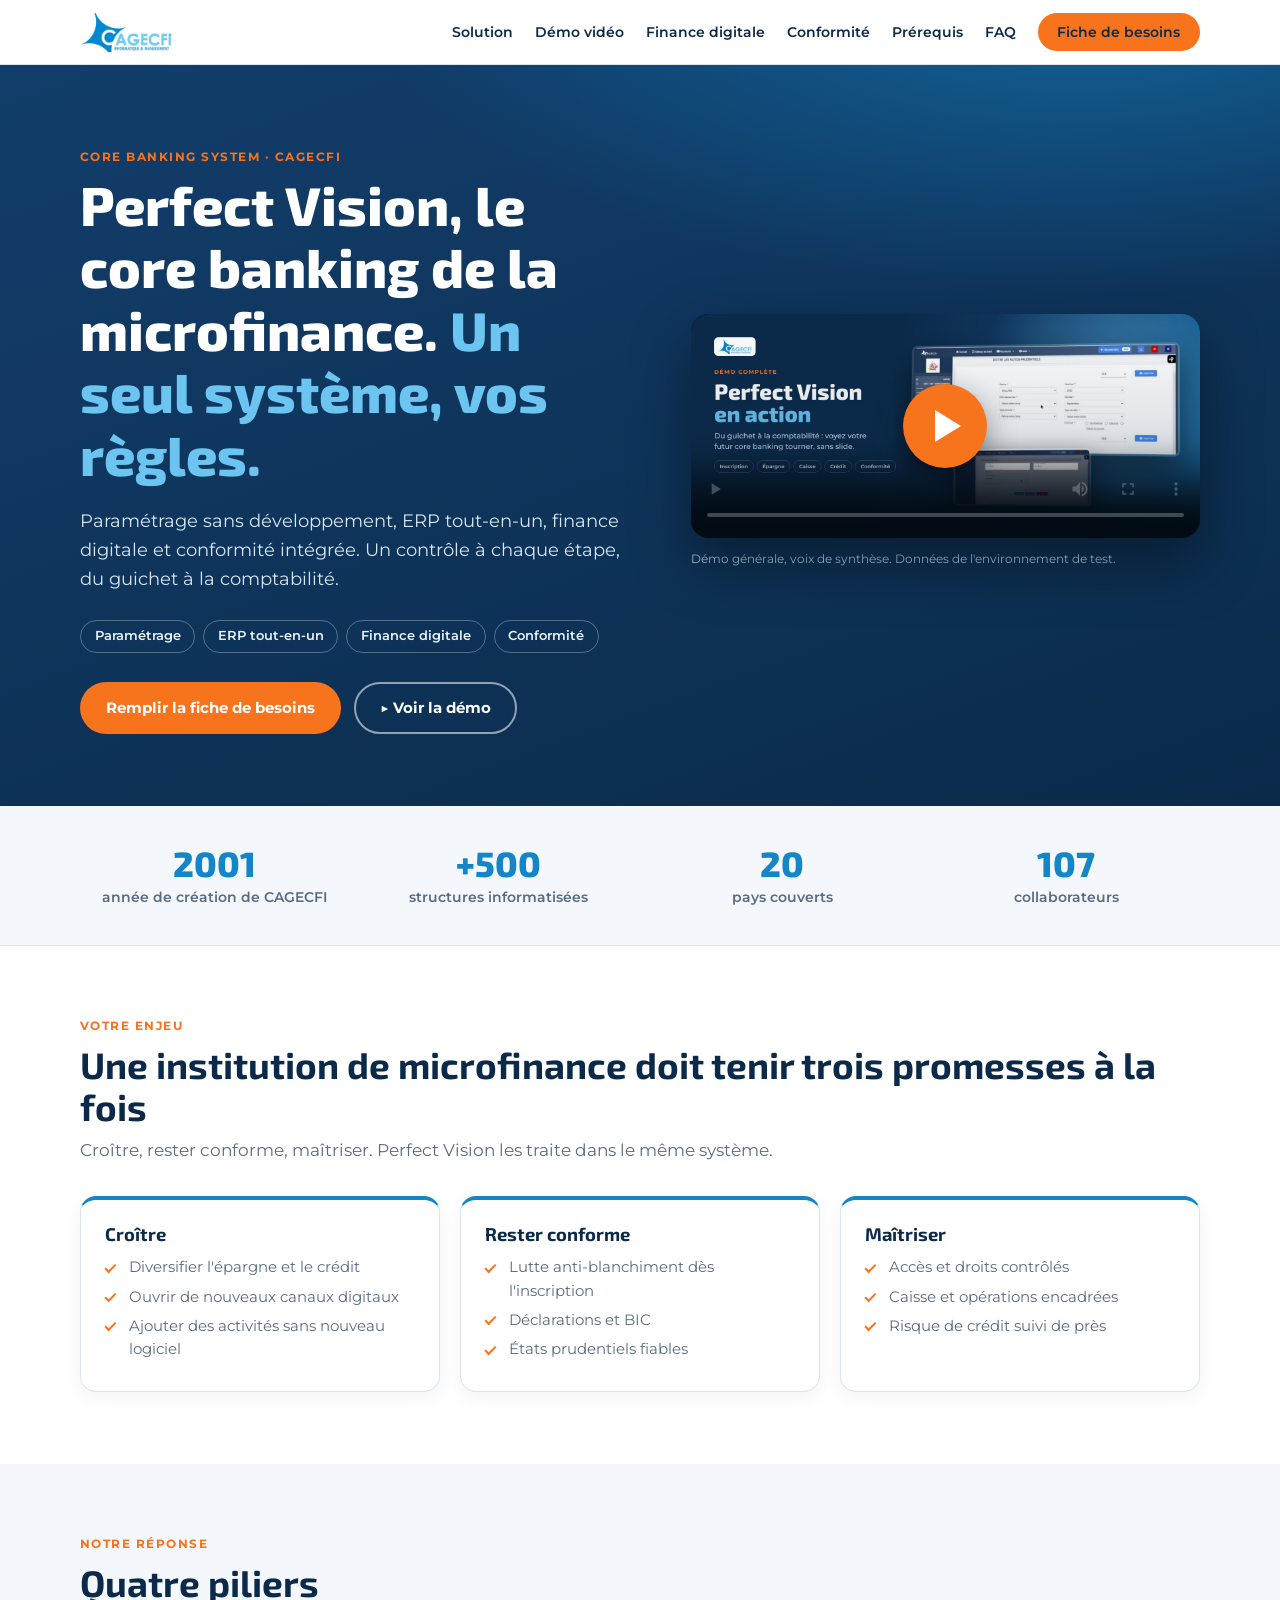
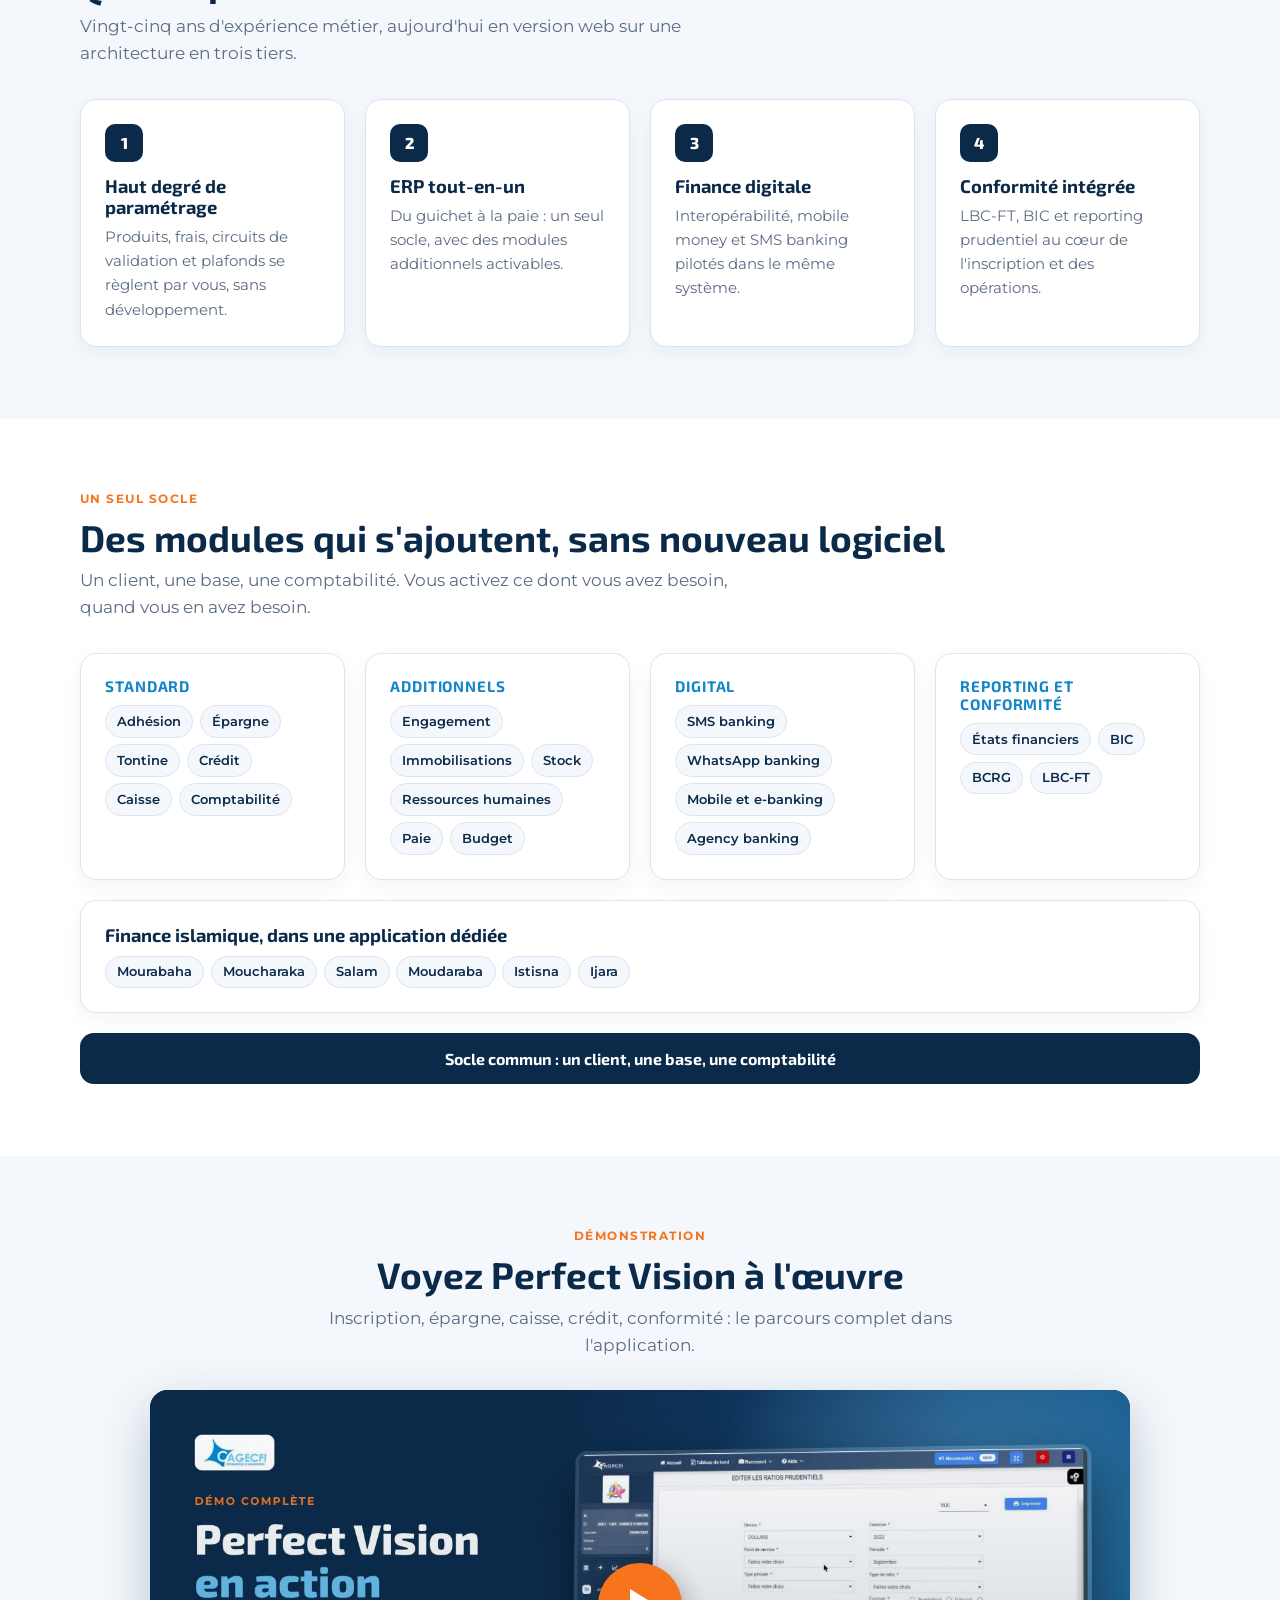
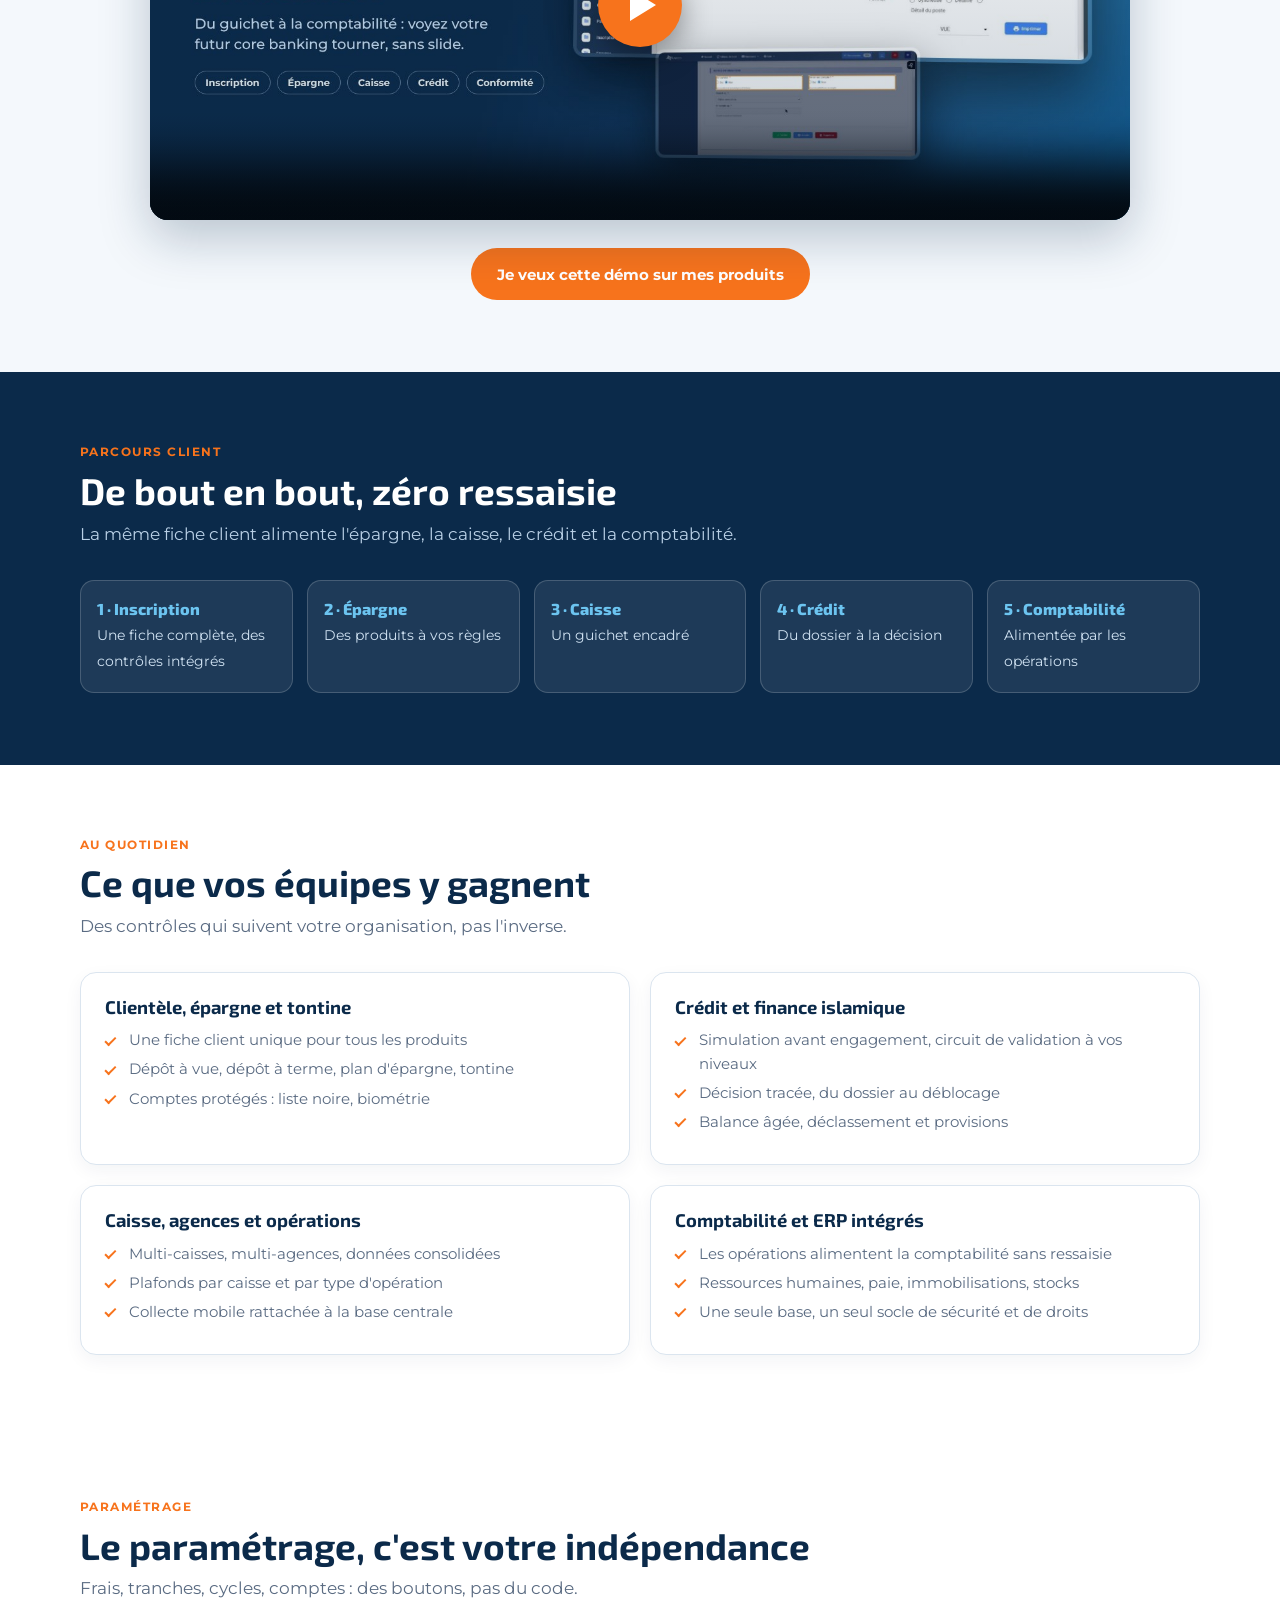
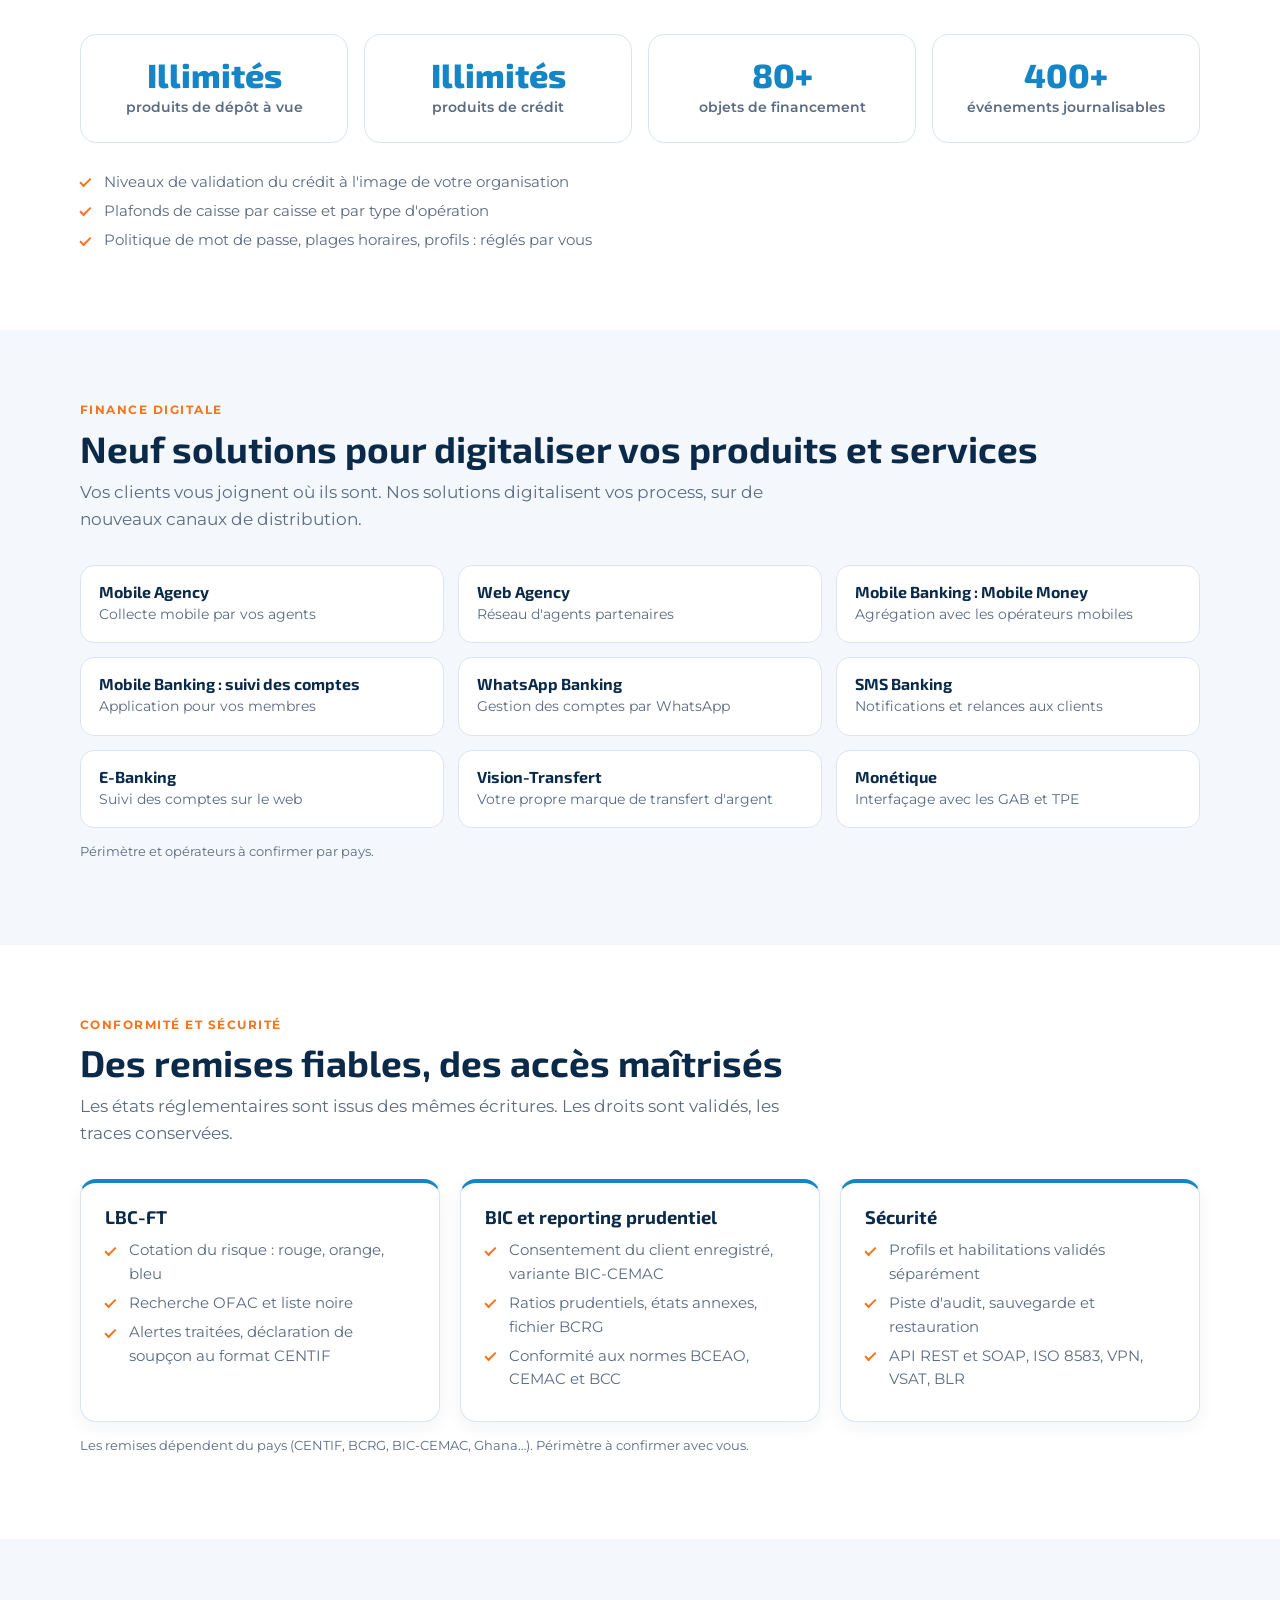
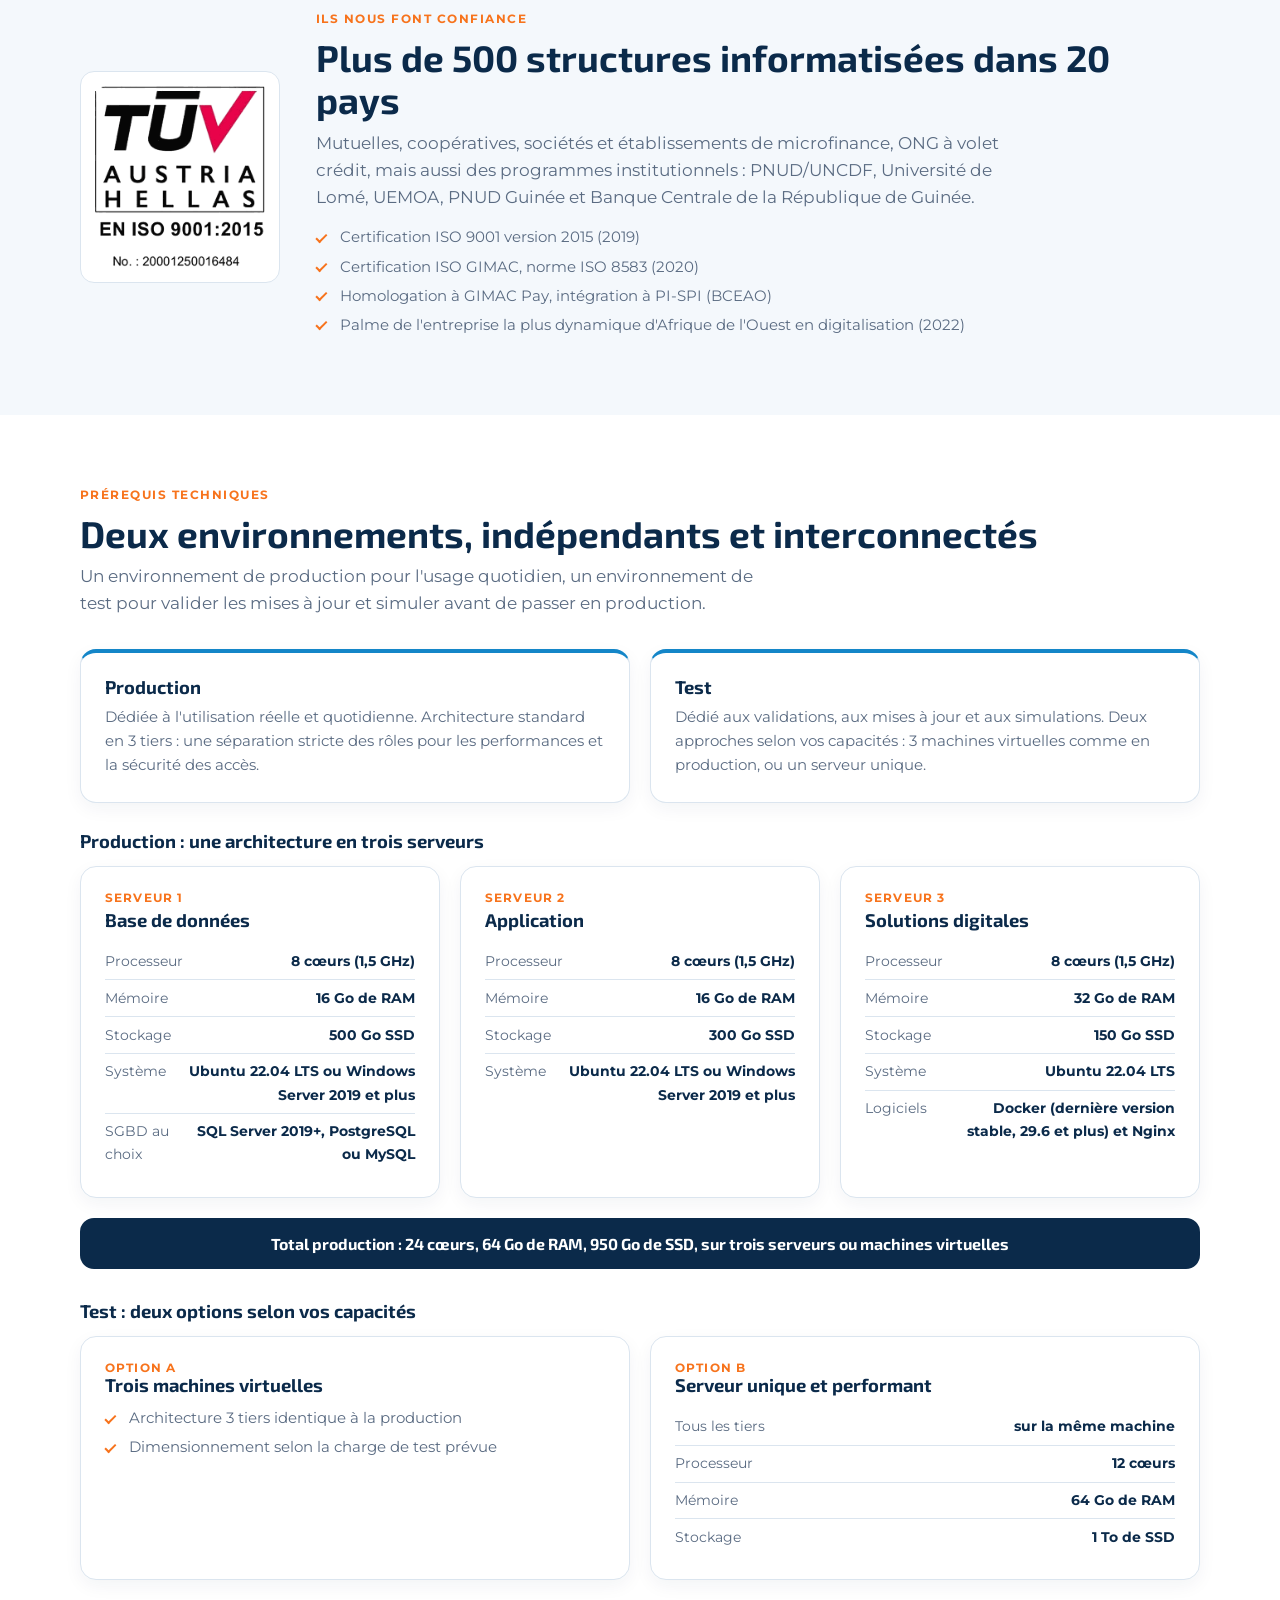
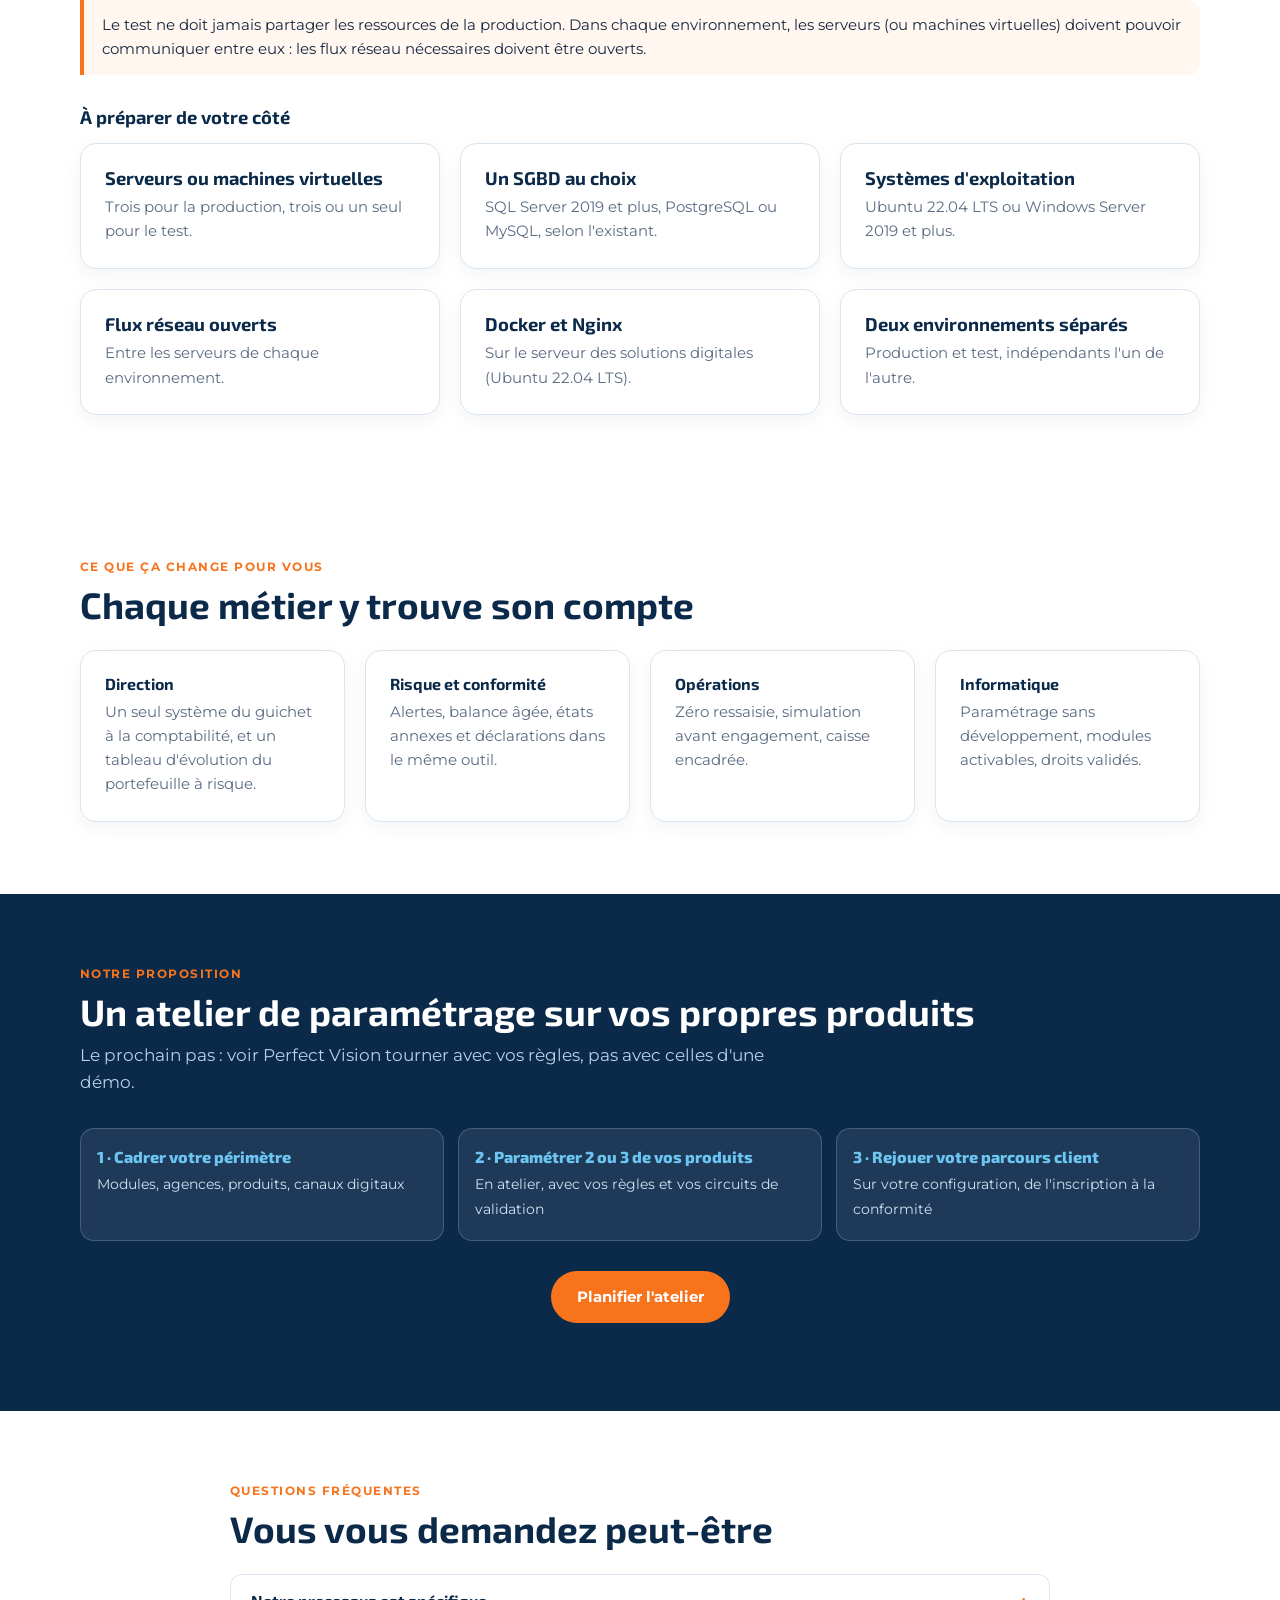
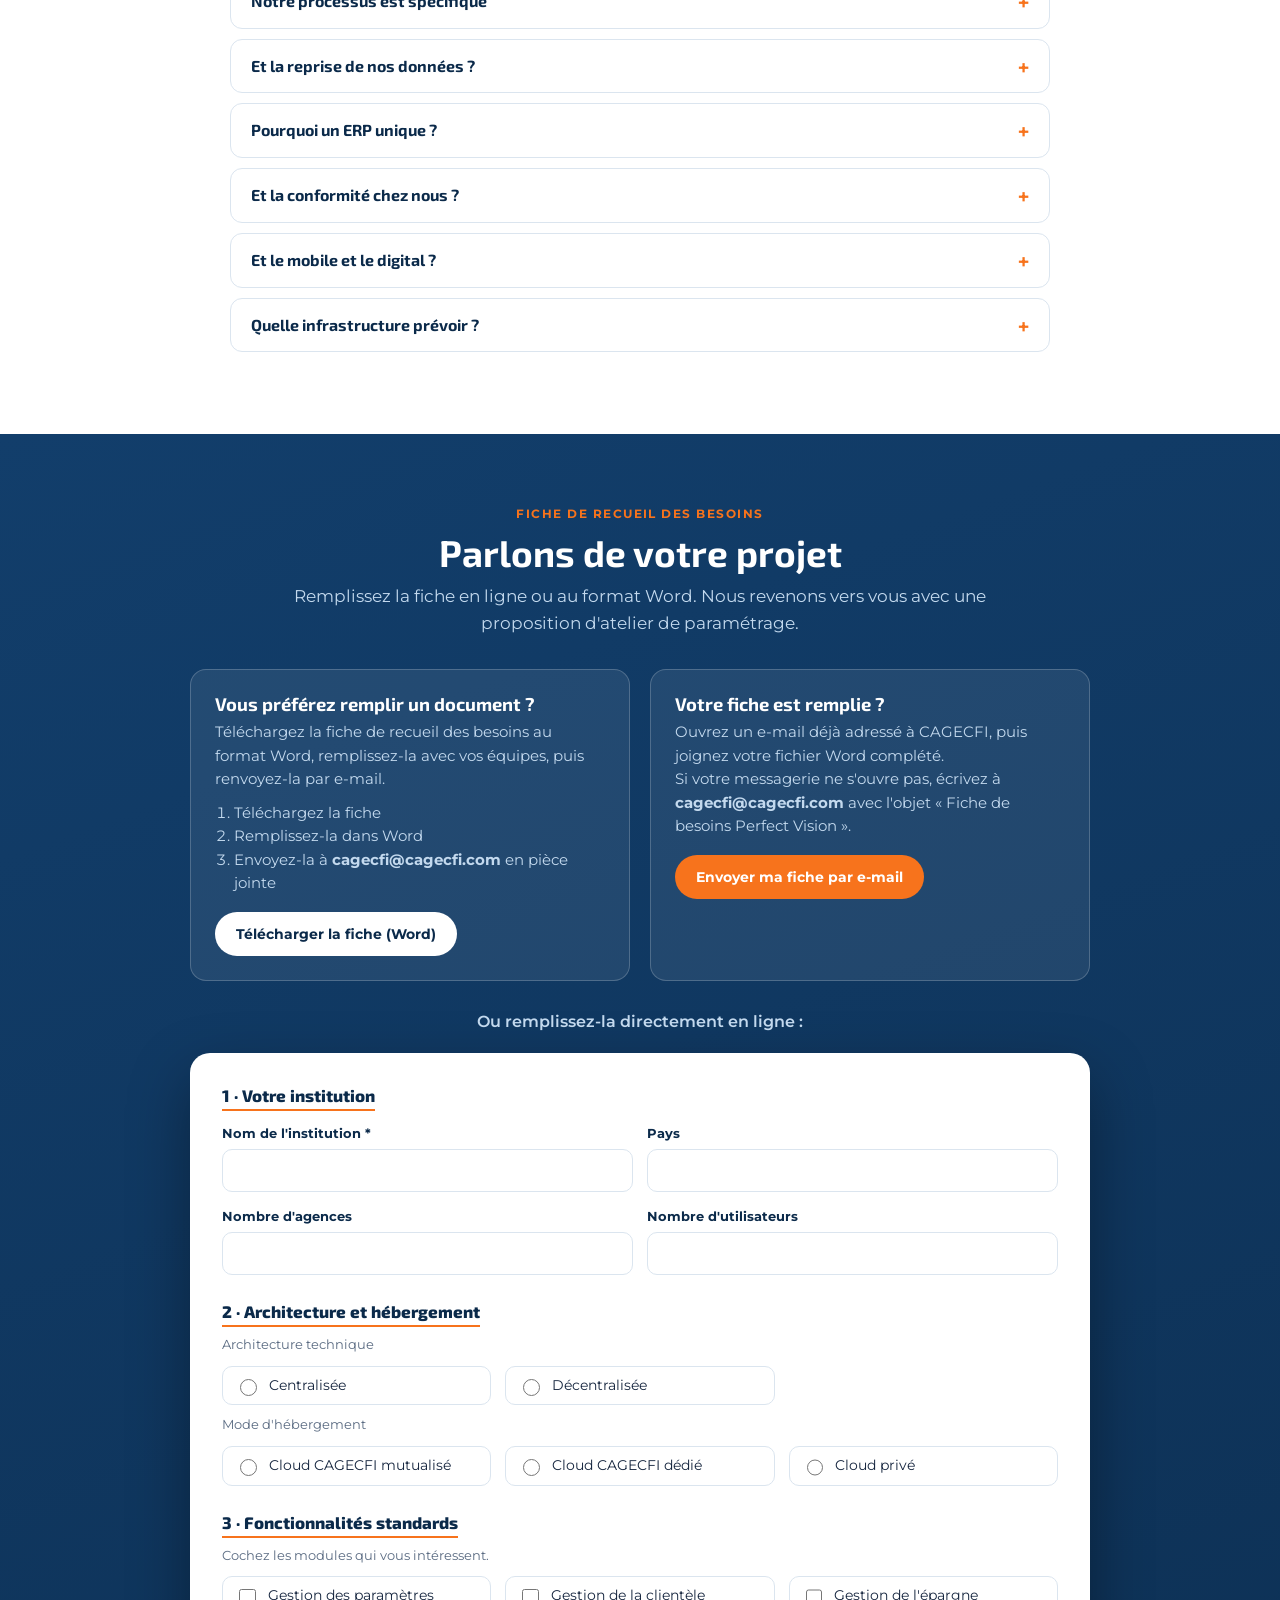
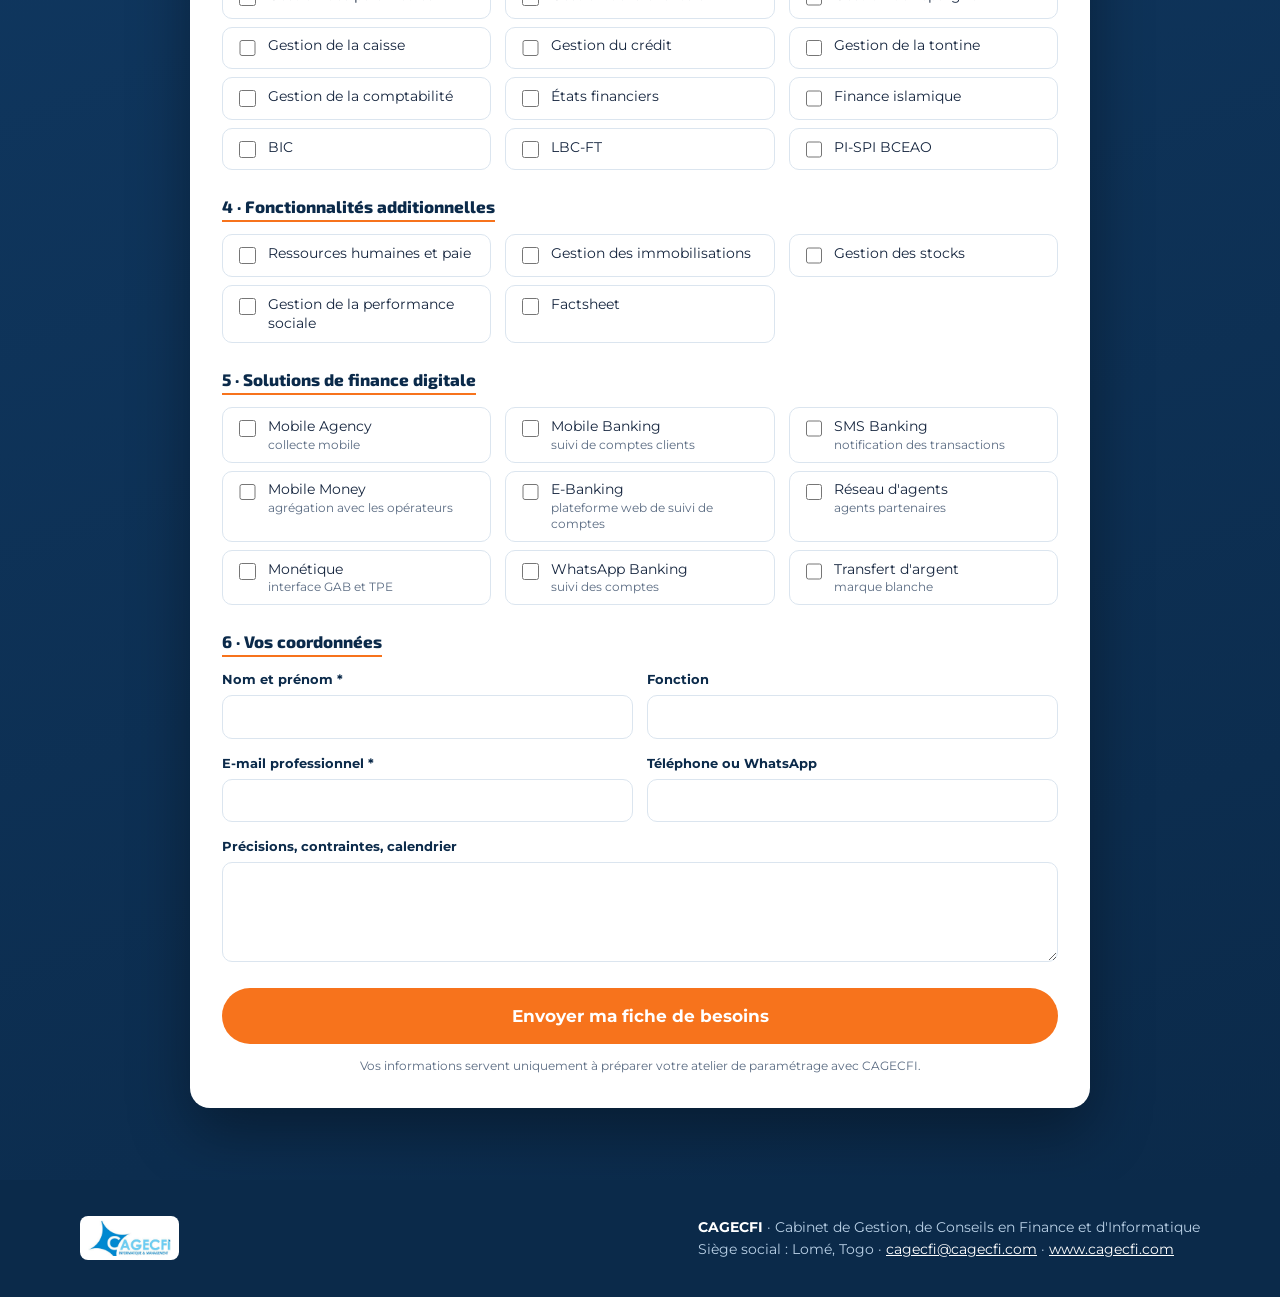
==== commit 468bc1ac: "Landing Perfect Vision : prérequis techniques, produits illimités, fiche Word téléchargeable, nouvea" ====
--- a/perfect-vision/index.html
+++ b/perfect-vision/index.html
@@ -153,6 +153,42 @@
 .msg.ok{display:block;background:#e6f6ec;color:#146c2e}.msg.err{display:block;background:#fdecec;color:#9b1c1c}
 .legal{font-size:.76rem;color:var(--muted);margin:12px 0 0;text-align:center}
 
+/* play overlay */
+.play{position:absolute;inset:0;display:grid;place-items:center;background:linear-gradient(0deg,rgba(11,42,74,.25),rgba(11,42,74,0));border:0;cursor:pointer;padding:0}
+.play span{display:grid;place-items:center;width:84px;height:84px;border-radius:50%;background:var(--orange);box-shadow:0 10px 30px rgba(0,0,0,.4);transition:transform .15s}
+.play:hover span{transform:scale(1.08)}
+.play span::after{content:"";margin-left:6px;border-left:26px solid #fff;border-top:16px solid transparent;border-bottom:16px solid transparent}
+.vid.is-playing .play{display:none}
+
+/* indépendance */
+.indep{display:grid;grid-template-columns:repeat(4,1fr);gap:16px;margin:0 0 28px;padding:0;list-style:none;text-align:center}
+.indep li{background:#fff;border:1px solid var(--line);border-radius:16px;padding:22px 12px}
+.indep b{display:block;font:800 clamp(1.5rem,3vw,2.1rem) var(--f-head);color:var(--blue);line-height:1.1}
+.indep span{font-size:.88rem;color:var(--muted);font-weight:600}
+@media(max-width:800px){.indep{grid-template-columns:repeat(2,1fr)}}
+
+/* prérequis */
+.srv{display:grid;grid-template-columns:repeat(3,1fr);gap:20px}
+@media(max-width:900px){.srv{grid-template-columns:1fr}}
+.srv h3 small{display:block;font:700 .72rem var(--f-body);letter-spacing:.1em;text-transform:uppercase;color:var(--orange);margin-bottom:.3rem}
+.spec{margin:.8rem 0 0;padding:0;list-style:none;font-size:.9rem}
+.spec li{display:flex;justify-content:space-between;gap:14px;padding:.4rem 0;border-bottom:1px solid var(--line)}
+.spec li:last-child{border-bottom:0}
+.spec span{color:var(--muted)}.spec b{text-align:right;color:var(--navy)}
+.total{margin-top:20px;padding:16px 22px;border-radius:14px;background:var(--navy);color:#fff;font:700 1rem var(--f-head);text-align:center}
+.env{display:grid;grid-template-columns:repeat(2,1fr);gap:20px;margin-bottom:20px}
+@media(max-width:700px){.env{grid-template-columns:1fr}}
+.rule{margin-top:20px;padding:14px 18px;border-left:4px solid var(--orange);background:#fff7f0;border-radius:0 12px 12px 0;font-size:.92rem;color:var(--ink)}
+
+/* word */
+.word{display:grid;grid-template-columns:1fr 1fr;gap:20px;margin-bottom:28px}
+@media(max-width:760px){.word{grid-template-columns:1fr}}
+.word .card{background:rgba(255,255,255,.08);border:1px solid rgba(255,255,255,.2);color:#fff;box-shadow:none}
+.word h3{color:#fff}.word p,.word li{color:#c3d9ee;font-size:.92rem}
+.word ol{margin:.6rem 0 1rem;padding-left:1.2rem}
+.word .btn{font-size:.9rem;padding:.7rem 1.2rem}
+.btn--light{background:#fff;color:var(--navy)}.btn--light:hover{background:#e8f3fc}
+
 /* footer */
 footer{background:var(--navy);color:#b9d0e6;padding:36px 0;font-size:.88rem}
 footer .wrap{display:flex;flex-wrap:wrap;justify-content:space-between;gap:16px;align-items:center}
@@ -174,6 +210,7 @@
       <a href="#demo">Démo vidéo</a>
       <a href="#digital">Finance digitale</a>
       <a href="#conformite">Conformité</a>
+      <a href="#prerequis">Prérequis</a>
       <a href="#faq">FAQ</a>
       <a class="btn btn--primary" href="#besoins">Fiche de besoins</a>
     </nav>
@@ -323,6 +360,26 @@
   </div>
 </section>
 
+<!-- INDEPENDANCE -->
+<section>
+  <div class="wrap">
+    <p class="eyebrow">Paramétrage</p>
+    <h2>Le paramétrage, c'est votre indépendance</h2>
+    <p class="lead">Frais, tranches, cycles, comptes : des boutons, pas du code.</p>
+    <ul class="indep">
+      <li><b>Illimités</b><span>produits de dépôt à vue</span></li>
+      <li><b>Illimités</b><span>produits de crédit</span></li>
+      <li><b>80+</b><span>objets de financement</span></li>
+      <li><b>400+</b><span>événements journalisables</span></li>
+    </ul>
+    <ul class="checks" style="max-width:720px">
+      <li>Niveaux de validation du crédit à l'image de votre organisation</li>
+      <li>Plafonds de caisse par caisse et par type d'opération</li>
+      <li>Politique de mot de passe, plages horaires, profils : réglés par vous</li>
+    </ul>
+  </div>
+</section>
+
 <!-- DIGITAL -->
 <section class="alt" id="digital">
   <div class="wrap">
@@ -382,6 +439,50 @@
   </div>
 </section>
 
+<!-- PREREQUIS -->
+<section id="prerequis">
+  <div class="wrap">
+    <p class="eyebrow">Prérequis techniques</p>
+    <h2>Deux environnements, indépendants et interconnectés</h2>
+    <p class="lead">Un environnement de production pour l'usage quotidien, un environnement de test pour valider les mises à jour et simuler avant de passer en production.</p>
+
+    <div class="env">
+      <div class="card card--accent"><h3>Production</h3><p>Dédiée à l'utilisation réelle et quotidienne. Architecture standard en 3 tiers : une séparation stricte des rôles pour les performances et la sécurité des accès.</p></div>
+      <div class="card card--accent"><h3>Test</h3><p>Dédié aux validations, aux mises à jour et aux simulations. Deux approches selon vos capacités : 3 machines virtuelles comme en production, ou un serveur unique.</p></div>
+    </div>
+
+    <h3 style="margin:28px 0 14px">Production : une architecture en trois serveurs</h3>
+    <div class="srv">
+      <div class="card"><h3><small>Serveur 1</small>Base de données</h3>
+        <ul class="spec"><li><span>Processeur</span><b>8 cœurs (1,5 GHz)</b></li><li><span>Mémoire</span><b>16 Go de RAM</b></li><li><span>Stockage</span><b>500 Go SSD</b></li><li><span>Système</span><b>Ubuntu 22.04 LTS ou Windows Server 2019 et plus</b></li><li><span>SGBD au choix</span><b>SQL Server 2019+, PostgreSQL ou MySQL</b></li></ul></div>
+      <div class="card"><h3><small>Serveur 2</small>Application</h3>
+        <ul class="spec"><li><span>Processeur</span><b>8 cœurs (1,5 GHz)</b></li><li><span>Mémoire</span><b>16 Go de RAM</b></li><li><span>Stockage</span><b>300 Go SSD</b></li><li><span>Système</span><b>Ubuntu 22.04 LTS ou Windows Server 2019 et plus</b></li></ul></div>
+      <div class="card"><h3><small>Serveur 3</small>Solutions digitales</h3>
+        <ul class="spec"><li><span>Processeur</span><b>8 cœurs (1,5 GHz)</b></li><li><span>Mémoire</span><b>32 Go de RAM</b></li><li><span>Stockage</span><b>150 Go SSD</b></li><li><span>Système</span><b>Ubuntu 22.04 LTS</b></li><li><span>Logiciels</span><b>Docker (dernière version stable, 29.6 et plus) et Nginx</b></li></ul></div>
+    </div>
+    <div class="total">Total production : 24 cœurs, 64 Go de RAM, 950 Go de SSD, sur trois serveurs ou machines virtuelles</div>
+
+    <h3 style="margin:32px 0 14px">Test : deux options selon vos capacités</h3>
+    <div class="grid g2">
+      <div class="card"><h3><small style="display:block;font:700 .72rem var(--f-body);letter-spacing:.1em;text-transform:uppercase;color:var(--orange)">Option A</small>Trois machines virtuelles</h3>
+        <ul class="checks"><li>Architecture 3 tiers identique à la production</li><li>Dimensionnement selon la charge de test prévue</li></ul></div>
+      <div class="card"><h3><small style="display:block;font:700 .72rem var(--f-body);letter-spacing:.1em;text-transform:uppercase;color:var(--orange)">Option B</small>Serveur unique et performant</h3>
+        <ul class="spec"><li><span>Tous les tiers</span><b>sur la même machine</b></li><li><span>Processeur</span><b>12 cœurs</b></li><li><span>Mémoire</span><b>64 Go de RAM</b></li><li><span>Stockage</span><b>1 To de SSD</b></li></ul></div>
+    </div>
+    <div class="rule">Le test ne doit jamais partager les ressources de la production. Dans chaque environnement, les serveurs (ou machines virtuelles) doivent pouvoir communiquer entre eux : les flux réseau nécessaires doivent être ouverts.</div>
+
+    <h3 style="margin:32px 0 14px">À préparer de votre côté</h3>
+    <div class="grid g3">
+      <div class="card"><h3>Serveurs ou machines virtuelles</h3><p>Trois pour la production, trois ou un seul pour le test.</p></div>
+      <div class="card"><h3>Un SGBD au choix</h3><p>SQL Server 2019 et plus, PostgreSQL ou MySQL, selon l'existant.</p></div>
+      <div class="card"><h3>Systèmes d'exploitation</h3><p>Ubuntu 22.04 LTS ou Windows Server 2019 et plus.</p></div>
+      <div class="card"><h3>Flux réseau ouverts</h3><p>Entre les serveurs de chaque environnement.</p></div>
+      <div class="card"><h3>Docker et Nginx</h3><p>Sur le serveur des solutions digitales (Ubuntu 22.04 LTS).</p></div>
+      <div class="card"><h3>Deux environnements séparés</h3><p>Production et test, indépendants l'un de l'autre.</p></div>
+    </div>
+  </div>
+</section>
+
 <!-- CE QUE CA CHANGE -->
 <section class="role">
   <div class="wrap">
@@ -433,8 +534,20 @@
     <div class="center">
       <p class="eyebrow">Fiche de recueil des besoins</p>
       <h2>Parlons de votre projet</h2>
-      <p class="lead">Cinq minutes pour cadrer votre périmètre. Nous revenons vers vous avec une proposition d'atelier de paramétrage.</p>
-    </div>
+      <p class="lead">Remplissez la fiche en ligne ou au format Word. Nous revenons vers vous avec une proposition d'atelier de paramétrage.</p>
+    </div>
+
+    <div class="word" id="word">
+      <div class="card"><h3>Vous préférez remplir un document ?</h3>
+        <p>Téléchargez la fiche de recueil des besoins au format Word, remplissez-la avec vos équipes, puis renvoyez-la par e-mail.</p>
+        <ol><li>Téléchargez la fiche</li><li>Remplissez-la dans Word</li><li>Envoyez-la à <strong>cagecfi@cagecfi.com</strong> en pièce jointe</li></ol>
+        <a class="btn btn--light" href="assets/Fiche-recueil-besoins-Perfect-Vision.docx" download>Télécharger la fiche (Word)</a></div>
+      <div class="card"><h3>Votre fiche est remplie ?</h3>
+        <p>Ouvrez un e-mail déjà adressé à CAGECFI, puis joignez votre fichier Word complété.</p>
+        <p style="margin-bottom:1rem">Si votre messagerie ne s'ouvre pas, écrivez à <strong>cagecfi@cagecfi.com</strong> avec l'objet « Fiche de besoins Perfect Vision ».</p>
+        <a class="btn btn--primary" href="mailto:cagecfi@cagecfi.com?subject=Fiche%20de%20besoins%20Perfect%20Vision&body=Bonjour%2C%0A%0AVeuillez%20trouver%20en%20pi%C3%A8ce%20jointe%20notre%20fiche%20de%20recueil%20des%20besoins%20Perfect%20Vision%20compl%C3%A9t%C3%A9e.%0A%0AInstitution%20%3A%0APays%20%3A%0AContact%20%3A%0A%0ACordialement">Envoyer ma fiche par e-mail</a></div>
+    </div>
+    <p class="center" style="margin:0 0 18px;color:#c3d9ee;font-weight:600">Ou remplissez-la directement en ligne :</p>
 
     <form class="form" id="needs-form" action="" method="POST" novalidate>
       <input class="hp" type="text" name="_gotcha" tabindex="-1" autocomplete="off" aria-hidden="true">
@@ -542,6 +655,14 @@
 <div class="sticky"><a class="btn btn--primary" href="#besoins">Remplir la fiche de besoins</a></div>
 
 <script>
+Array.prototype.forEach.call(document.querySelectorAll(".vid"), function (box) {
+  var v = box.querySelector("video"), b = document.createElement("button");
+  b.className = "play"; b.type = "button"; b.setAttribute("aria-label", "Lancer la démo"); b.innerHTML = "<span></span>";
+  b.addEventListener("click", function () { v.play(); });
+  v.addEventListener("play", function () { box.classList.add("is-playing"); });
+  v.addEventListener("ended", function () { box.classList.remove("is-playing"); });
+  box.appendChild(b);
+});
 (function () {
   // Renseigner ici l'URL du service de collecte (ex. Formspree). Vide = envoi par e-mail.
   var ENDPOINT = "";
